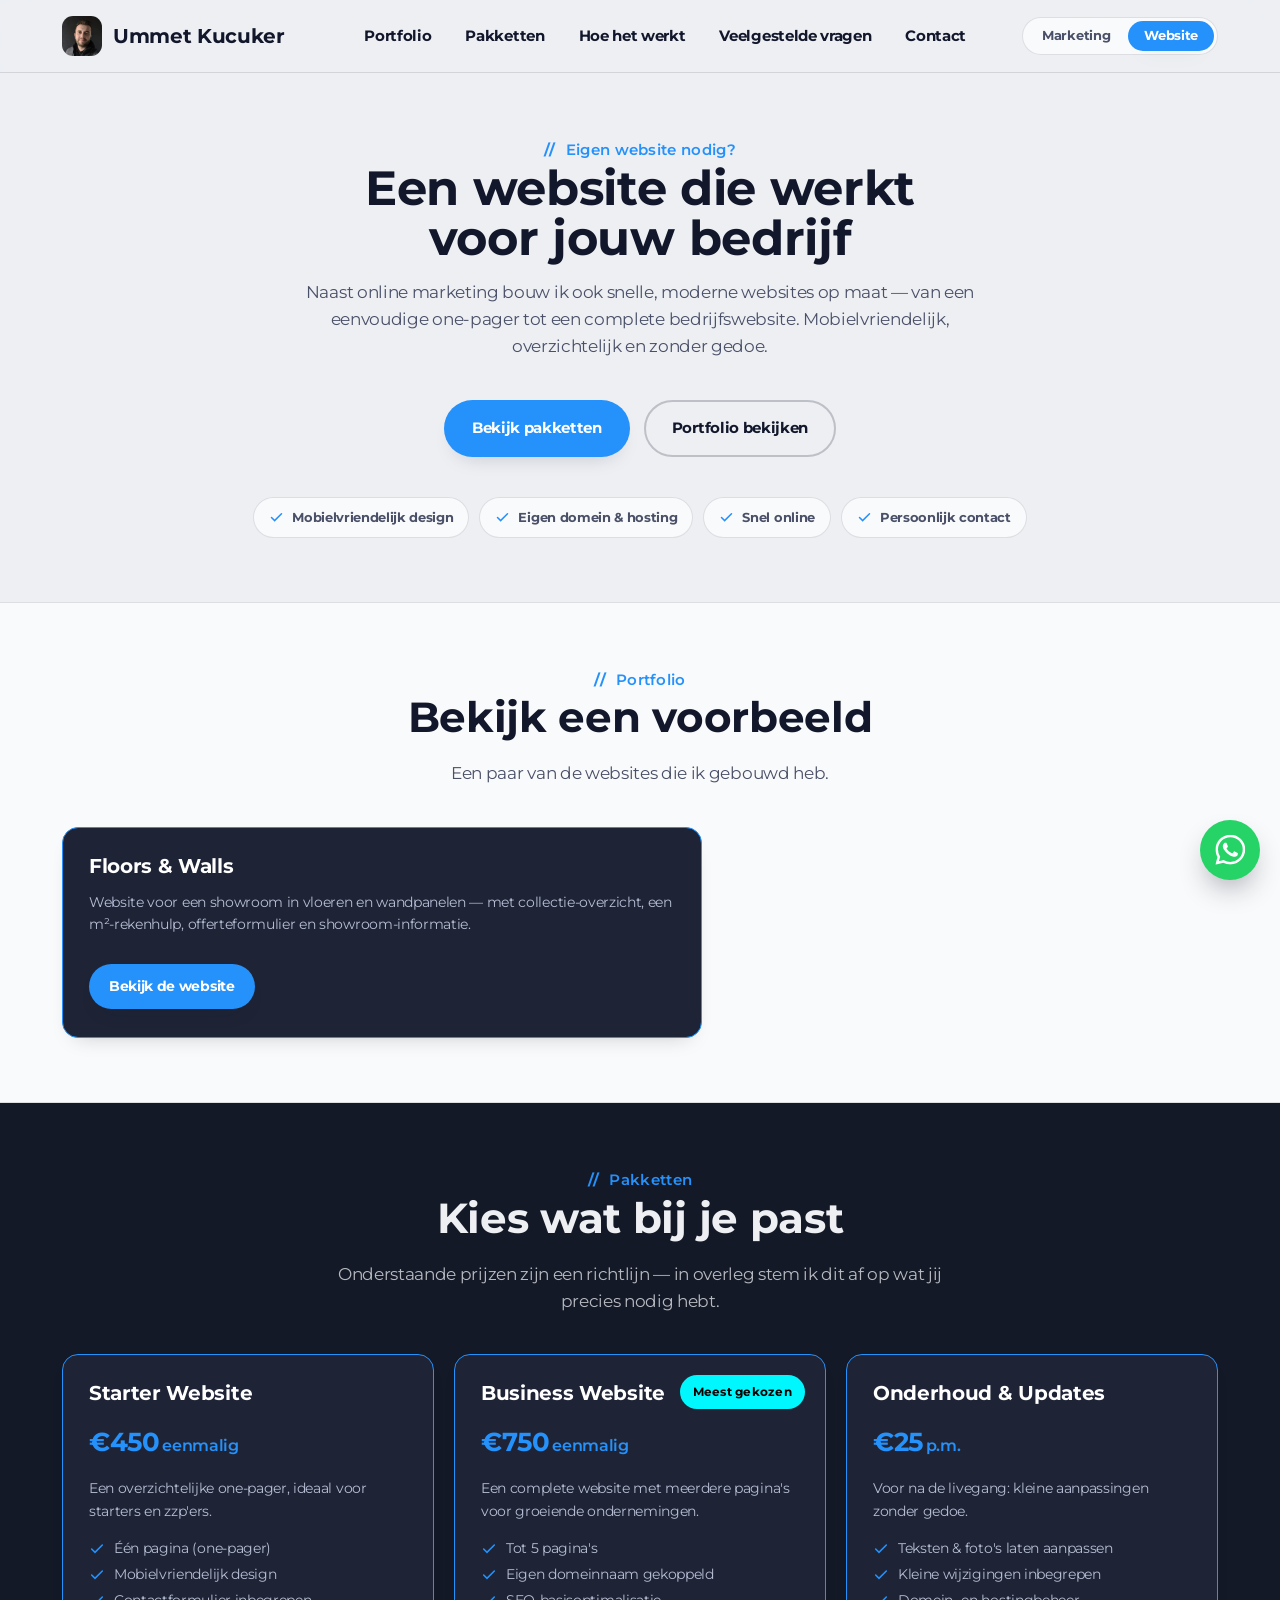
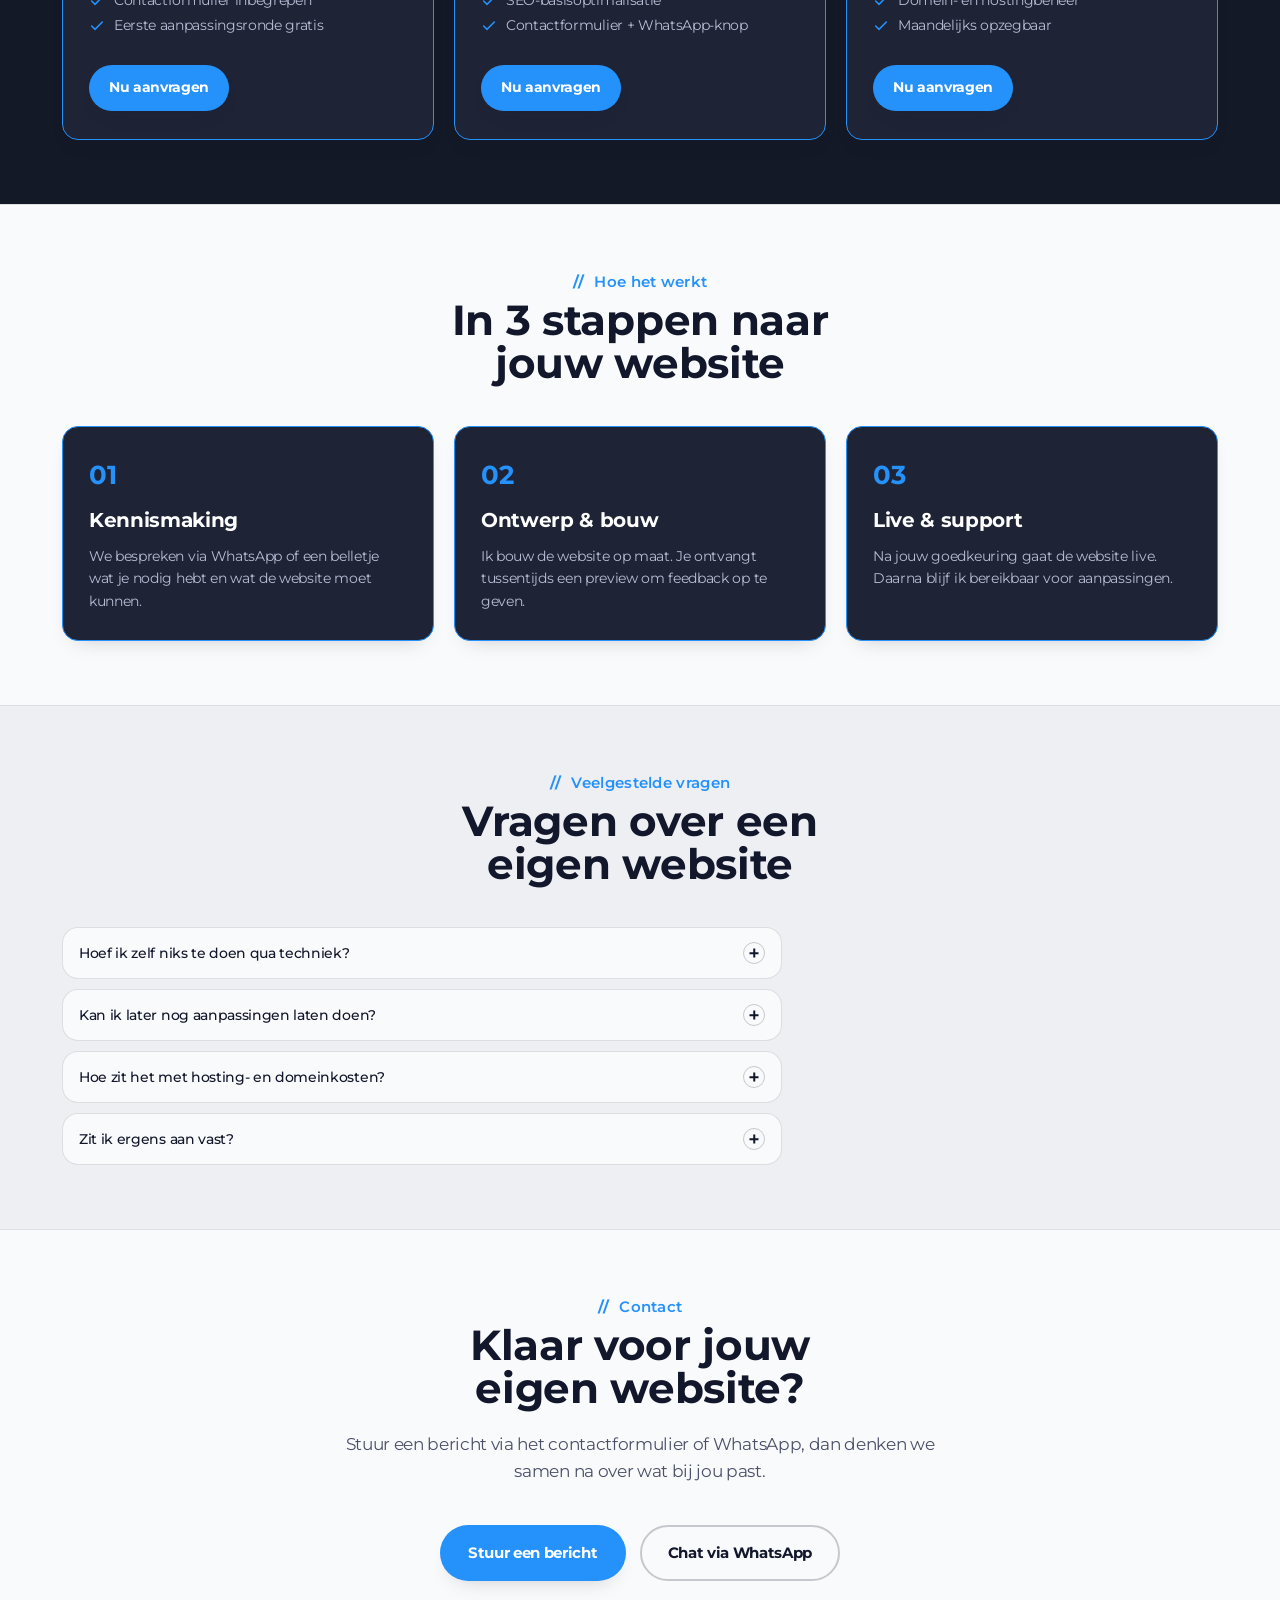
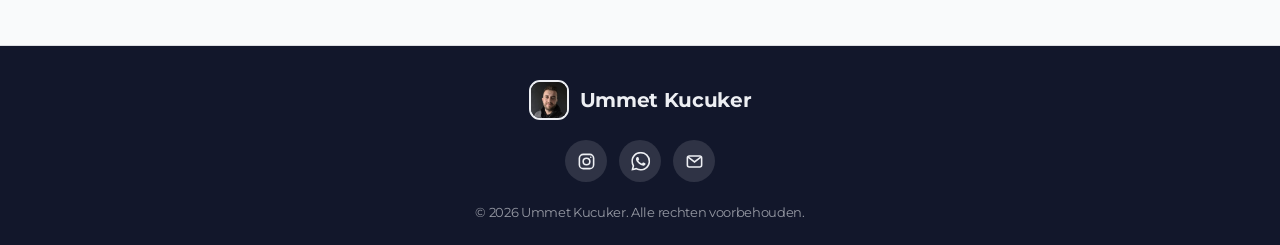
==== websites.html @ 6afb41cf "Add files via upload" ====
<!doctype html>
<html lang="nl">
<head>
<!-- Google Tag Manager -->
<script>(function(w,d,s,l,i){w[l]=w[l]||[];w[l].push({'gtm.start':
new Date().getTime(),event:'gtm.js'});var f=d.getElementsByTagName(s)[0],
j=d.createElement(s),dl=l!='dataLayer'?'&l='+l:'';j.async=true;j.src=
'https://www.googletagmanager.com/gtm.js?id='+i+dl;f.parentNode.insertBefore(j,f);
})(window,document,'script','dataLayer','GTM-M3SC5B88');</script>
<!-- End Google Tag Manager -->
<meta charset="UTF-8">
<meta name="viewport" content="width=device-width, initial-scale=1.0">
<title>Websites | Ummet Kucuker</title>
<link rel="icon" type="image/png" href="favicon.png">
<link rel="preconnect" href="https://fonts.googleapis.com">
<link rel="preconnect" href="https://fonts.gstatic.com" crossorigin>
<link rel="stylesheet" href="https://fonts.googleapis.com/css2?family=Montserrat:wght@400;500;600;700;800;900&family=IBM+Plex+Mono:wght@500;600;700&display=swap">
<link rel="stylesheet" href="index.css?v=16">
</head>
<body>
<!-- Google Tag Manager (noscript) -->
<noscript><iframe src="https://www.googletagmanager.com/ns.html?id=GTM-M3SC5B88"
height="0" width="0" style="display:none;visibility:hidden"></iframe></noscript>
<!-- End Google Tag Manager (noscript) -->

<!-- Header: logo + navigatie (desktop-nav + mobiel uitklapmenu) -->
<header class="site-header">
  <div class="wrap header-row">
    <a href="#top" class="logo" aria-label="Ummet Kucuker home">
      <img class="logo-mark" src="[data-uri]" alt="Ummet Kucuker logo">
      <span class="logo-text">Ummet Kucuker</span>
    </a>

    <nav class="nav" aria-label="Primair">
      <a href="#portfolio" class="nav-link">Portfolio</a>
      <a href="#pakketten" class="nav-link">Pakketten</a>
      <a href="#hoe-het-werkt" class="nav-link">Hoe het werkt</a>
      <a href="#faq" class="nav-link">Veelgestelde vragen</a>
      <a href="#contact" class="nav-link">Contact</a>
    </nav>

    <div class="header-actions">
      <div class="mode-switch" role="tablist" aria-label="Kies type">
        <a href="index.html" class="mode-switch-option" role="tab" aria-selected="false">Marketing</a>
        <a href="#top" class="mode-switch-option is-active" role="tab" aria-selected="true">Website</a>
      </div>
      <button class="menu-toggle" id="menuToggle" aria-expanded="false" aria-controls="mobilePanel" aria-label="Open menu">
        <svg id="iconMenu" width="20" height="20" viewBox="0 0 24 24" fill="none" stroke="currentColor" stroke-width="2.4" stroke-linecap="round"><path d="M3 6h18M3 12h18M3 18h18"/></svg>
        <svg id="iconClose" width="20" height="20" viewBox="0 0 24 24" fill="none" stroke="currentColor" stroke-width="2.4" stroke-linecap="round" hidden><path d="M6 6l12 12M18 6L6 18"/></svg>
      </button>
    </div>
  </div>

</header>

  <nav class="mobile-panel" id="mobilePanel" aria-label="Mobiel">
    <div class="mobile-panel-head">
      <a href="#top" class="logo" aria-label="Ummet Kucuker home">
      <img class="logo-mark" src="[data-uri]" alt="Ummet Kucuker logo">
      <span class="logo-text">Ummet Kucuker</span>
    </a>
      <button class="mobile-panel-close" id="mobilePanelClose" aria-label="Sluit menu">
        <svg width="20" height="20" viewBox="0 0 24 24" fill="none" stroke="currentColor" stroke-width="2.4" stroke-linecap="round"><path d="M6 6l12 12M18 6L6 18"/></svg>
      </button>
    </div>
    <div class="mobile-panel-links">
      <a href="#top" class="nav-link">Home</a>
      <a href="#portfolio" class="nav-link">Portfolio</a>
      <a href="#pakketten" class="nav-link">Pakketten</a>
      <a href="#hoe-het-werkt" class="nav-link">Hoe het werkt</a>
      <a href="#faq" class="nav-link">Veelgestelde vragen</a>
      <a href="#contact" class="nav-link">Contact</a>
      <a href="index.html" class="nav-link">&larr; Terug naar Marketing</a>
    </div>
  </nav>

<!-- Hoofdinhoud van de websites-pagina -->
<main>

<!-- Hero -->
<section class="section" id="top" style="padding-top:64px;">
  <div class="wrap">
    <div class="section-head" style="max-width:720px;margin-inline:auto;text-align:center;">
      <p class="eyebrow">Eigen website nodig?</p>
      <h1 style="font-size:clamp(2rem,5vw,3rem);">Een website die werkt voor jouw bedrijf</h1>
      <p style="font-size:1.05rem;margin-top:16px;">Naast online marketing bouw ik ook snelle, moderne websites op maat &mdash; van een eenvoudige one-pager tot een complete bedrijfswebsite. Mobielvriendelijk, overzichtelijk en zonder gedoe.</p>
    </div>
    <div style="display:flex;gap:14px;justify-content:center;flex-wrap:wrap;margin-top:28px;">
      <a href="#pakketten" class="btn btn-primary">Bekijk pakketten</a>
      <a href="#portfolio" class="btn btn-outline">Portfolio bekijken</a>
    </div>
    <div class="tag-strip" style="justify-content:center;border-top:none;padding-top:0;margin-top:40px;">
      <span class="tag-chip"><svg viewBox="0 0 24 24" fill="none" stroke="currentColor" stroke-width="2.4" stroke-linecap="round"><path d="M20 6L9 17l-5-5"/></svg>Mobielvriendelijk design</span>
      <span class="tag-chip"><svg viewBox="0 0 24 24" fill="none" stroke="currentColor" stroke-width="2.4" stroke-linecap="round"><path d="M20 6L9 17l-5-5"/></svg>Eigen domein &amp; hosting</span>
      <span class="tag-chip"><svg viewBox="0 0 24 24" fill="none" stroke="currentColor" stroke-width="2.4" stroke-linecap="round"><path d="M20 6L9 17l-5-5"/></svg>Snel online</span>
      <span class="tag-chip"><svg viewBox="0 0 24 24" fill="none" stroke="currentColor" stroke-width="2.4" stroke-linecap="round"><path d="M20 6L9 17l-5-5"/></svg>Persoonlijk contact</span>
    </div>
  </div>
</section>

<!-- Portfolio -->
<section class="section section-alt" id="portfolio">
  <div class="wrap">
    <div class="section-head" style="max-width:640px;">
      <p class="eyebrow">Portfolio</p>
      <h2>Bekijk een voorbeeld</h2>
      <p>Een paar van de websites die ik gebouwd heb.</p>
    </div>
    <div class="services-grid" style="grid-template-columns:1fr;max-width:640px;">
      <div class="service-card" style="--svc-card-bg:#1E2436;">
        <h3>Floors &amp; Walls</h3>
        <p>Website voor een showroom in vloeren en wandpanelen &mdash; met collectie-overzicht, een m&sup2;-rekenhulp, offerteformulier en showroom-informatie.</p>
        <a href="https://talha190742.github.io/floorsandwalls/" target="_blank" rel="noopener" class="btn btn-primary">Bekijk de website</a>
      </div>
    </div>
  </div>
</section>

<!-- Pakketten -->
<section class="section" id="pakketten" style="background:#141927;--svc-card-bg:#1E2436;border-block:none;">
  <div class="wrap">
    <div class="section-head" style="color:var(--bg);">
      <p class="eyebrow">Pakketten</p>
      <h2 style="color:var(--bg);">Kies wat bij je past</h2>
      <p style="color:var(--bg);opacity:0.75;">Onderstaande prijzen zijn een richtlijn &mdash; in overleg stem ik dit af op wat jij precies nodig hebt.</p>
    </div>
    <div class="services-grid">
      <div class="service-card">
        <h3>Starter Website</h3>
        <div class="price-line"><span class="now">&euro;450 <span class="pm">eenmalig</span></span></div>
        <p>Een overzichtelijke one-pager, ideaal voor starters en zzp'ers.</p>
        <ul class="service-list">
          <li><svg viewBox="0 0 24 24" fill="none" stroke="currentColor" stroke-width="2.4" stroke-linecap="round"><path d="M20 6L9 17l-5-5"/></svg>&Eacute;&eacute;n pagina (one-pager)</li>
          <li><svg viewBox="0 0 24 24" fill="none" stroke="currentColor" stroke-width="2.4" stroke-linecap="round"><path d="M20 6L9 17l-5-5"/></svg>Mobielvriendelijk design</li>
          <li><svg viewBox="0 0 24 24" fill="none" stroke="currentColor" stroke-width="2.4" stroke-linecap="round"><path d="M20 6L9 17l-5-5"/></svg>Contactformulier inbegrepen</li>
          <li><svg viewBox="0 0 24 24" fill="none" stroke="currentColor" stroke-width="2.4" stroke-linecap="round"><path d="M20 6L9 17l-5-5"/></svg>Eerste aanpassingsronde gratis</li>
        </ul>
        <a href="index.html#contact" class="btn btn-primary">Nu aanvragen</a>
      </div>
      <div class="service-card">
        <span class="save-badge">Meest gekozen</span>
        <h3>Business Website</h3>
        <div class="price-line"><span class="now">&euro;750 <span class="pm">eenmalig</span></span></div>
        <p>Een complete website met meerdere pagina's voor groeiende ondernemingen.</p>
        <ul class="service-list">
          <li><svg viewBox="0 0 24 24" fill="none" stroke="currentColor" stroke-width="2.4" stroke-linecap="round"><path d="M20 6L9 17l-5-5"/></svg>Tot 5 pagina's</li>
          <li><svg viewBox="0 0 24 24" fill="none" stroke="currentColor" stroke-width="2.4" stroke-linecap="round"><path d="M20 6L9 17l-5-5"/></svg>Eigen domeinnaam gekoppeld</li>
          <li><svg viewBox="0 0 24 24" fill="none" stroke="currentColor" stroke-width="2.4" stroke-linecap="round"><path d="M20 6L9 17l-5-5"/></svg>SEO-basisoptimalisatie</li>
          <li><svg viewBox="0 0 24 24" fill="none" stroke="currentColor" stroke-width="2.4" stroke-linecap="round"><path d="M20 6L9 17l-5-5"/></svg>Contactformulier + WhatsApp-knop</li>
        </ul>
        <a href="index.html#contact" class="btn btn-primary">Nu aanvragen</a>
      </div>
      <div class="service-card">
        <h3>Onderhoud &amp; Updates</h3>
        <div class="price-line"><span class="now">&euro;25 <span class="pm">p.m.</span></span></div>
        <p>Voor na de livegang: kleine aanpassingen zonder gedoe.</p>
        <ul class="service-list">
          <li><svg viewBox="0 0 24 24" fill="none" stroke="currentColor" stroke-width="2.4" stroke-linecap="round"><path d="M20 6L9 17l-5-5"/></svg>Teksten &amp; foto's laten aanpassen</li>
          <li><svg viewBox="0 0 24 24" fill="none" stroke="currentColor" stroke-width="2.4" stroke-linecap="round"><path d="M20 6L9 17l-5-5"/></svg>Kleine wijzigingen inbegrepen</li>
          <li><svg viewBox="0 0 24 24" fill="none" stroke="currentColor" stroke-width="2.4" stroke-linecap="round"><path d="M20 6L9 17l-5-5"/></svg>Domein- en hostingbeheer</li>
          <li><svg viewBox="0 0 24 24" fill="none" stroke="currentColor" stroke-width="2.4" stroke-linecap="round"><path d="M20 6L9 17l-5-5"/></svg>Maandelijks opzegbaar</li>
        </ul>
        <a href="index.html#contact" class="btn btn-primary">Nu aanvragen</a>
      </div>
    </div>
  </div>
</section>

<!-- Hoe het werkt -->
<section class="section section-alt" id="hoe-het-werkt">
  <div class="wrap">
    <div class="section-head">
      <p class="eyebrow">Hoe het werkt</p>
      <h2>In 3 stappen naar jouw website</h2>
    </div>
    <div class="services-grid">
      <div class="service-card" style="--svc-card-bg:#1E2436;">
        <p style="font-family:var(--font-mono);font-size:1.6rem;font-weight:700;color:var(--accent);margin:0;">01</p>
        <h3>Kennismaking</h3>
        <p>We bespreken via WhatsApp of een belletje wat je nodig hebt en wat de website moet kunnen.</p>
      </div>
      <div class="service-card" style="--svc-card-bg:#1E2436;">
        <p style="font-family:var(--font-mono);font-size:1.6rem;font-weight:700;color:var(--accent);margin:0;">02</p>
        <h3>Ontwerp &amp; bouw</h3>
        <p>Ik bouw de website op maat. Je ontvangt tussentijds een preview om feedback op te geven.</p>
      </div>
      <div class="service-card" style="--svc-card-bg:#1E2436;">
        <p style="font-family:var(--font-mono);font-size:1.6rem;font-weight:700;color:var(--accent);margin:0;">03</p>
        <h3>Live &amp; support</h3>
        <p>Na jouw goedkeuring gaat de website live. Daarna blijf ik bereikbaar voor aanpassingen.</p>
      </div>
    </div>
  </div>
</section>

<!-- FAQ -->
<section class="section" id="faq">
  <div class="wrap">
    <div class="section-head" style="max-width:640px;">
      <p class="eyebrow">Veelgestelde vragen</p>
      <h2>Vragen over een eigen website</h2>
    </div>
    <div class="faq-list" style="max-width:720px;">
      <details class="faq-item">
        <summary>Hoef ik zelf niks te doen qua techniek?<span class="plus"></span></summary>
        <div class="faq-body">Nee, ik regel het domein, de hosting en de techniek. Jij hoeft alleen teksten en foto's aan te leveren (of ik help hierbij).</div>
      </details>
      <details class="faq-item">
        <summary>Kan ik later nog aanpassingen laten doen?<span class="plus"></span></summary>
        <div class="faq-body">Zeker. Kleine aanpassingen zijn vaak gratis of voor een klein bedrag, voor grotere wijzigingen maken we losse afspraken.</div>
      </details>
      <details class="faq-item">
        <summary>Hoe zit het met hosting- en domeinkosten?<span class="plus"></span></summary>
        <div class="faq-body">Die kosten zijn apart (meestal enkele tientjes per jaar). Ik help je graag bij het regelen hiervan.</div>
      </details>
      <details class="faq-item">
        <summary>Zit ik ergens aan vast?<span class="plus"></span></summary>
        <div class="faq-body">Nee. Het eenmalige bouwpakket is eenmalig, en onderhoud is maandelijks opzegbaar &mdash; net als mijn marketingdiensten.</div>
      </details>
    </div>
  </div>
</section>

<!-- Contact CTA -->
<section class="section section-alt" id="contact">
  <div class="wrap">
    <div class="section-head" style="text-align:center;margin-inline:auto;">
      <p class="eyebrow">Contact</p>
      <h2>Klaar voor jouw eigen website?</h2>
      <p>Stuur een bericht via het contactformulier of WhatsApp, dan denken we samen na over wat bij jou past.</p>
    </div>
    <div style="display:flex;gap:14px;justify-content:center;flex-wrap:wrap;margin-top:24px;">
      <a href="index.html#contact" class="btn btn-primary">Stuur een bericht</a>
      <a href="https://wa.me/31685795128" class="btn btn-outline" target="_blank" rel="noopener">Chat via WhatsApp</a>
    </div>
  </div>
</section>

</main>

<!-- Footer: logo, social links en copyright -->
<footer class="site-footer">
  <div class="wrap footer-inner">
    <div class="footer-logo">
      <img class="logo-mark" src="[data-uri]" alt="Ummet Kucuker logo">
      <span class="logo-text">Ummet Kucuker</span>
    </div>

    <div class="footer-social">
      <a class="footer-icon" href="https://instagram.com/u.kucuker" target="_blank" rel="noopener" aria-label="Instagram van Ummet Kucuker">
        <svg viewBox="0 0 24 24" fill="none" stroke="currentColor" stroke-width="2"><rect x="3" y="3" width="18" height="18" rx="5"/><circle cx="12" cy="12" r="4.2"/><circle cx="17.4" cy="6.6" r="1" fill="currentColor" stroke="none"/></svg>
      </a>
      <a class="footer-icon" href="https://wa.me/31685795128" aria-label="WhatsApp Ummet Kucuker">
        <svg class="wa-icon" viewBox="0 0 24 24" fill="currentColor"><path d="M17.472 14.382c-.297-.149-1.758-.867-2.03-.967-.273-.099-.471-.148-.67.15-.197.297-.767.966-.94 1.164-.173.199-.347.223-.644.075-.297-.15-1.255-.463-2.39-1.475-.883-.788-1.48-1.761-1.653-2.059-.173-.297-.018-.458.13-.606.134-.133.298-.347.446-.52.149-.174.198-.298.298-.497.099-.198.05-.371-.025-.52-.075-.149-.669-1.612-.916-2.207-.242-.579-.487-.5-.669-.51-.173-.008-.371-.01-.57-.01-.198 0-.52.074-.792.372-.272.297-1.04 1.016-1.04 2.479 0 1.462 1.065 2.875 1.213 3.074.149.198 2.096 3.2 5.077 4.487.709.306 1.262.489 1.694.625.712.227 1.36.195 1.871.118.571-.085 1.758-.719 2.006-1.413.248-.694.248-1.289.173-1.413-.074-.124-.272-.198-.57-.347zm-5.421 7.403h-.004a9.87 9.87 0 01-5.031-1.378l-.361-.214-3.741.982.998-3.648-.235-.374a9.86 9.86 0 01-1.51-5.26c.001-5.45 4.436-9.884 9.888-9.884 2.64 0 5.122 1.03 6.988 2.898a9.825 9.825 0 012.893 6.994c-.003 5.45-4.437 9.884-9.885 9.884zm8.413-18.297A11.815 11.815 0 0012.05 0C5.495 0 .16 5.335.157 11.892c0 2.096.547 4.142 1.588 5.945L.057 24l6.305-1.654a11.882 11.882 0 005.683 1.448h.005c6.554 0 11.89-5.335 11.893-11.893a11.821 11.821 0 00-3.48-8.413z"/></svg>
      </a>
      <a class="footer-icon" href="mailto:ummetkucuker@hotmail.com" aria-label="E-mail Ummet Kucuker">
        <svg viewBox="0 0 24 24" fill="none" stroke="currentColor" stroke-width="2"><rect x="3" y="5" width="18" height="14" rx="2.5"/><path d="M4 6.5l8 6 8-6"/></svg>
      </a>
    </div>

    <div class="footer-bottom">
      <span>&copy; 2026 Ummet Kucuker. Alle rechten voorbehouden.</span>
    </div>
  </div>
</footer>

<!-- Zwevende WhatsApp-knop (rechtsonder, altijd zichtbaar) -->
<a class="wa-float" href="https://wa.me/31685795128" aria-label="Chat via WhatsApp">
  <svg class="wa-icon" viewBox="0 0 24 24" fill="currentColor"><path d="M17.472 14.382c-.297-.149-1.758-.867-2.03-.967-.273-.099-.471-.148-.67.15-.197.297-.767.966-.94 1.164-.173.199-.347.223-.644.075-.297-.15-1.255-.463-2.39-1.475-.883-.788-1.48-1.761-1.653-2.059-.173-.297-.018-.458.13-.606.134-.133.298-.347.446-.52.149-.174.198-.298.298-.497.099-.198.05-.371-.025-.52-.075-.149-.669-1.612-.916-2.207-.242-.579-.487-.5-.669-.51-.173-.008-.371-.01-.57-.01-.198 0-.52.074-.792.372-.272.297-1.04 1.016-1.04 2.479 0 1.462 1.065 2.875 1.213 3.074.149.198 2.096 3.2 5.077 4.487.709.306 1.262.489 1.694.625.712.227 1.36.195 1.871.118.571-.085 1.758-.719 2.006-1.413.248-.694.248-1.289.173-1.413-.074-.124-.272-.198-.57-.347zm-5.421 7.403h-.004a9.87 9.87 0 01-5.031-1.378l-.361-.214-3.741.982.998-3.648-.235-.374a9.86 9.86 0 01-1.51-5.26c.001-5.45 4.436-9.884 9.888-9.884 2.64 0 5.122 1.03 6.988 2.898a9.825 9.825 0 012.893 6.994c-.003 5.45-4.437 9.884-9.885 9.884zm8.413-18.297A11.815 11.815 0 0012.05 0C5.495 0 .16 5.335.157 11.892c0 2.096.547 4.142 1.588 5.945L.057 24l6.305-1.654a11.882 11.882 0 005.683 1.448h.005c6.554 0 11.89-5.335 11.893-11.893a11.821 11.821 0 00-3.48-8.413z"/></svg>
</a>

<script src="index.js?v=9" defer></script>
</body>
</html>
---- index.css ----
:root{
    --bg:#EDEFF3;
    --surface:#F9FAFB;
    --surface-2:#E8EAEF;
    --surface-3:#CFD4DD;
    --ink:#12172B;
    --ink-soft:#4A5068;
    --ink-faint:#8A8FA3;
    --line:rgba(18,23,43,0.12);
    --line-strong:rgba(18,23,43,0.22);
    --accent:#2591fb;
    --accent-ink:#2591fb;
    --accent-soft:rgba(37,145,251,0.16);
    --amber:#FFB020;
    --amber-ink:#8A5A00;
    --amber-soft:#FFF3DC;
    --wa:#25D366;
    --wa-dark:#128C50;
    --header-bg:rgba(237,239,243,0.9);
    --banner-outline:rgba(255,255,255,0.3);
    --inverse-chip-bg:rgba(255,255,255,0.12);
    --inverse-accent:#FFB020;
    --radius-lg:22px;
    --radius:16px;
    --radius-sm:10px;
    --shadow:0 18px 40px -20px rgba(18,23,43,0.35);
    --shadow-sm:0 10px 22px -14px rgba(18,23,43,0.28);
    --font-display:'Montserrat','Segoe UI',system-ui,sans-serif;
    --font-body:'Montserrat','Segoe UI',system-ui,sans-serif;
    --font-mono:'Montserrat','Segoe UI',system-ui,sans-serif;
    --maxw:1220px;
    color-scheme:light;
  }
  *{box-sizing:border-box;}
  body{
    margin:0;background:var(--bg);color:var(--ink);font-family:var(--font-body);
    font-size:16px;line-height:1.6;-webkit-font-smoothing:antialiased;overflow-x:hidden;
    letter-spacing:-0.02em;
  }
  img,svg{max-width:100%;display:block;}
  a{color:inherit;}
  ul{margin:0;padding:0;list-style:none;}
  button{font-family:inherit;}
  h1,h2,h3,h4{font-family:var(--font-display);font-weight:700;line-height:1.05;text-wrap:balance;margin:0;color:var(--ink);}
  p{margin:0;}
  .wrap{max-width:var(--maxw);margin:0 auto;padding-inline:20px;}
  @media (min-width:640px){.wrap{padding-inline:32px;}}

  .eyebrow{
    display:inline-flex;align-items:center;gap:10px;font-family:var(--font-mono);font-weight:600;
    font-size:0.92rem;letter-spacing:0.02em;color:var(--accent-ink);
  }
  .eyebrow::before{content:"//";color:var(--accent);font-weight:700;}

  .btn{
    display:inline-flex;align-items:center;justify-content:center;gap:9px;font-family:var(--font-body);
    font-weight:700;font-size:0.96rem;padding:14px 26px;border-radius:999px;border:2px solid transparent;
    cursor:pointer;text-decoration:none;white-space:nowrap;
    transition:transform .15s ease, box-shadow .15s ease, background .15s ease, color .15s ease, border-color .15s ease;
  }
  .btn:active{transform:translateY(1px);}
  .btn-primary{background:var(--accent);color:#fff;box-shadow:var(--shadow-sm);}
  .btn-primary:hover{box-shadow:var(--shadow);transform:translateY(-2px);}
  .btn-dark{background:var(--ink);color:var(--bg);}
  .btn-dark:hover{transform:translateY(-2px);box-shadow:var(--shadow);}
  .btn-outline{background:transparent;border-color:var(--line-strong);color:var(--ink);}
  .btn-outline:hover{border-color:var(--ink);}
  .btn-wa{background:var(--wa);color:#fff;box-shadow:var(--shadow-sm);}
  .btn-wa:hover{background:var(--wa-dark);box-shadow:var(--shadow);transform:translateY(-2px);}
  .btn-sm{padding:10px 18px;font-size:0.85rem;}
  .btn-block{width:100%;}
  .btn:focus-visible, a:focus-visible, button:focus-visible, input:focus-visible, textarea:focus-visible, summary:focus-visible{
    outline:3px solid var(--accent);outline-offset:2px;
  }

  /* ---------- Topbalk met voordelen (swipebaar) ---------- */
  .announce-bar{background:#353c42;padding-block:7px;}
  .announce-track{
    display:flex;align-items:center;justify-content:flex-start;gap:12px;white-space:nowrap;
    overflow-x:auto;padding-inline:20px;scrollbar-width:none;-ms-overflow-style:none;
    -webkit-overflow-scrolling:touch;
  }
  .announce-track::-webkit-scrollbar{display:none;}
  @media (min-width:760px){
    .announce-track{justify-content:center;}
  }
  .announce-item{font-size:0.72rem;font-weight:400;color:#fff;}
  .announce-sep{opacity:0.5;font-size:0.72rem;color:#fff;}

  /* ---------- Header ---------- */
  .site-header{
    position:sticky;top:env(safe-area-inset-top,0px);z-index:100;
    background:var(--header-bg);backdrop-filter:blur(10px);-webkit-backdrop-filter:blur(10px);
    border-bottom:1px solid var(--line);
  }
  .header-row{display:grid;grid-template-columns:auto 1fr auto;align-items:center;gap:20px;padding-block:14px;}
  @media (max-width:759.98px){
    .header-row{padding-inline:12px;}
  }
  .logo{display:flex;align-items:center;gap:11px;text-decoration:none;flex:none;}
  .logo-mark{
    width:40px;height:40px;border-radius:11px;background:var(--ink);color:var(--bg);flex:none;
    display:flex;align-items:center;justify-content:center;font-family:var(--font-display);font-weight:800;font-size:1.15rem;
    object-fit:cover;
  }
  .logo-text{font-family:var(--font-display);font-weight:700;font-size:1.28rem;color:var(--ink);}
  .nav{display:none;align-items:center;gap:2px;justify-self:center;}
  .nav-link{
    padding:10px 16px;border-radius:999px;font-weight:700;font-size:0.94rem;
    text-decoration:none;color:var(--ink);transition:background-color 0.15s ease,color 0.15s ease;
  }
  .nav-link:hover{color:var(--ink);background:var(--surface-2);}
  .nav-link:active{color:#fff;background:var(--accent);}
  .nav-link[aria-current="page"]{color:#fff;background:var(--accent);}
  .header-actions{display:flex;align-items:center;gap:10px;justify-self:end;grid-column:3;}
  .mode-switch{
    display:inline-flex;align-items:center;gap:2px;flex:none;
    background:var(--surface);border:1px solid var(--line);border-radius:999px;padding:3px;
  }
  .mode-switch-option{
    padding:6px 12px;border-radius:999px;font-weight:700;font-size:0.76rem;
    text-decoration:none;color:var(--ink-soft);white-space:nowrap;line-height:1.2;
    transition:background 0.2s ease,color 0.2s ease;
  }
  .mode-switch-option.is-active{background:var(--accent);color:#fff;box-shadow:var(--shadow-sm);}
  .mode-switch-option:not(.is-active):hover{color:var(--ink);}
  @media (min-width:480px){
    .mode-switch-option{padding:7px 16px;font-size:0.82rem;}
  }
  .menu-toggle{
    display:inline-flex;align-items:center;justify-content:center;width:44px;height:44px;
    border:0;background:transparent;color:var(--ink);cursor:pointer;flex:none;
  }
  @media (min-width:760px){
    .nav{display:flex;justify-self:end;margin-right:20px;}
    .menu-toggle{display:none;}
  }

  /* ---------- Mobiel menu: full-screen slide-in paneel ---------- */
  html.menu-open{overflow:hidden;}
  .mobile-panel-backdrop{
    position:fixed;inset:0;background:rgba(15,23,42,0.5);z-index:190;
    opacity:0;pointer-events:none;transition:opacity 0.25s ease;
  }
  .mobile-panel-backdrop.open{opacity:1;pointer-events:auto;}
  .mobile-panel{
    position:fixed;top:0;right:0;height:100%;height:100dvh;width:min(86vw,360px);
    display:flex;flex-direction:column;background:var(--bg);border-left:1px solid var(--line);
    transform:translateX(100%);transition:transform 0.3s ease;z-index:200;
    pointer-events:none;overflow-y:auto;
  }
  .mobile-panel.open{transform:translateX(0);box-shadow:-16px 0 40px rgba(15,23,42,0.18);pointer-events:auto;}
  .mobile-panel-head{
    display:flex;align-items:center;justify-content:space-between;gap:12px;flex:none;
    padding:16px 16px 16px 20px;border-bottom:1px solid var(--line);
  }
  .mobile-panel-head .logo{flex:1 1 auto;min-width:0;}
  .mobile-panel-head .logo-text{display:none;}
  .mobile-panel-close{
    display:inline-flex;align-items:center;justify-content:center;width:40px;height:40px;border-radius:12px;
    border:1px solid var(--line-strong);background:var(--surface);color:var(--ink);cursor:pointer;flex:none;
  }
  .mobile-panel-links{display:flex;flex-direction:column;gap:4px;padding:14px;flex:1 0 auto;}
  .mobile-panel-links .nav-link{width:100%;text-align:left;padding:14px 16px;font-size:1.02rem;font-weight:400;}
  .mobile-panel-links .nav-link[aria-current="page"],
  .mobile-panel-links .nav-link:active{
    color:var(--accent);background:rgba(37,145,251,0.07);font-weight:700;
  }
  .menu-open .wa-float{display:none;}
  @media (min-width:760px){
    .mobile-panel, .mobile-panel-backdrop{display:none !important;}
  }

  /* ---------- Sections ---------- */
  main{display:block;}
  .section{padding-block:64px;}
  .section-head{max-width:640px;margin-bottom:40px;margin-inline:auto;text-align:center;}
  .section-head h2{font-size:clamp(1.9rem,4vw,2.6rem);margin-top:4px;}
  .section-head p{color:var(--ink-soft);margin-top:20px;font-size:1.05rem;}
  .section-head .eyebrow{color:var(--accent-ink);font-size:0.95rem;margin-top:0;}
  #diensten .section-head p{font-size:0.95rem;}
  #diensten{border-top:1px solid var(--line);}
  .split-text{text-align:center;}
  .section-alt{background:var(--surface);border-block:1px solid var(--line);}
  /* Het hele "diensten"-gebied (overzichtstegels + de 4 detailsecties) krijgt
     een vaste donkere achtergrond, exact zoals op de screenshots. Elke sectie
     wisselt tussen twee blauwtinten zodat je ziet dat het aparte secties zijn;
     de kaart erin is dan weer een stap lichter dan zijn eigen sectie. */
  #belang-online-marketing{background:var(--bg);}
  #belang-online-marketing .section-head p{margin-top:32px;}
  .belang-split{align-items:center;}
  .belang-copy.section-head{margin-bottom:0;}
  .belang-copy p:not(.eyebrow){color:var(--ink);}
  @media (min-width:900px){.belang-copy.section-head{text-align:left;max-width:none;margin-inline:0;}}
  .belang-media{display:flex;}
  .belang-media img{
    width:100%;max-height:440px;aspect-ratio:1086/1357;object-fit:cover;border-radius:var(--radius-lg);
    border:0.5px solid var(--accent);box-shadow:var(--shadow-sm);
  }
  #diensten{background:#0B0E1A;}
  #diensten .section-head h2{color:#fff;}
  #diensten .section-head .eyebrow{color:#2591fb;}
  #diensten .section-head p{color:#B6BDD4;}
  #diensten .mini-quote{background:#141927;border-color:rgba(242,244,250,0.3);color:#fff;}
  #socialmedia{background:#141927;border-block:none;--svc-card-bg:#1E2436;}
  #meta-ads{background:#0B0E1A;border-block:none;--svc-card-bg:#141927;}
  #google-ads{background:#141927;border-block:none;--svc-card-bg:#1E2436;}
  #seo-blogs{background:#0B0E1A;border-block:none;--svc-card-bg:#141927;}

  /* ---------- Hero ---------- */
  .hero{padding-block:56px 64px;position:relative;overflow:hidden;background:var(--surface);}
  .hero .wrap{display:grid;gap:44px;align-items:center;}
  @media (min-width:960px){.hero .wrap{grid-template-columns:1.05fr 0.95fr;gap:48px;}}
  .hero h1{font-size:clamp(2.5rem,6vw,3.9rem);}
  .hero-lede{margin-top:20px;font-size:1.02rem;color:var(--ink);max-width:48ch;}
  @media (max-width:759.98px){
    .hero-solo .hero-lede{font-size:0.92rem;}
  }
  .hero-actions{display:flex;flex-wrap:wrap;gap:14px;margin-top:30px;}
  .hero-solo .wrap{display:block;max-width:760px;margin-inline:auto;text-align:center;}
  .hero-solo .hero-actions{justify-content:center;}
  .hero-solo .tag-strip{justify-content:center;}
  .hero-solo .hero-lede{margin-inline:auto;}
  .hero-avatar{display:flex;justify-content:center;margin-top:46px;}
  .hero-avatar img{
    width:100%;max-height:440px;aspect-ratio:1033/1200;border-radius:var(--radius-lg);object-fit:cover;
    border:0.5px solid var(--accent);box-shadow:var(--shadow-sm);
  }
  @media (min-width:760px){
    .hero-solo .wrap{max-width:980px;}
    .hero-split{
      display:grid;grid-template-columns:1.05fr 0.95fr;column-gap:40px;align-items:center;text-align:left;
      grid-template-areas:
        "eyebrow avatar"
        "h1 avatar"
        "lede avatar"
        "actions avatar"
        "tagstrip avatar";
    }
    .hero-split .eyebrow{grid-area:eyebrow;}
    .hero-split h1{grid-area:h1;}
    .hero-split .hero-lede{grid-area:lede;margin-inline:0;}
    .hero-split .hero-actions{grid-area:actions;justify-content:flex-start;}
    .hero-split .hero-avatar{grid-area:avatar;margin-top:0;align-self:center;justify-self:center;}
    .hero-split .hero-avatar img{
      width:clamp(290px,40vw,400px);height:clamp(290px,40vw,400px);object-fit:cover;
      border-radius:36px;
    }
    .hero-split .tag-strip{grid-area:tagstrip;display:grid;grid-template-columns:repeat(2,max-content);justify-content:start;gap:10px 14px;}
  }
  @media (max-width:759.98px){
    .section-head{text-align:left;margin-inline:0;}
    .hero-solo .wrap{text-align:left;margin-inline:0;}
    .hero-solo .hero-actions{justify-content:flex-start;}
    .hero-solo .tag-strip{justify-content:flex-start;}
    .hero-solo .hero-lede{margin-inline:0;}
    #waarom .section-head{text-align:center;margin-inline:auto;}
    #contact .section-head{text-align:center;margin-inline:auto;}
    #contact .section-head p:not(.eyebrow){text-align:left;}
  }
  .tag-strip{display:flex;flex-wrap:wrap;gap:10px;margin-top:38px;padding-top:30px;border-top:1px dashed var(--line-strong);}
  .tag-chip{
    display:inline-flex;align-items:center;gap:8px;padding:9px 15px;border:1px solid var(--line);
    border-radius:999px;font-size:0.82rem;font-weight:700;color:var(--ink-soft);background:var(--surface);
  }
  .tag-chip svg{width:15px;height:15px;color:var(--accent);flex:none;}

  /* ---------- Benefits / services ---------- */
  .benefits-grid{display:grid;gap:20px;grid-template-columns:repeat(auto-fit,minmax(250px,1fr));}
  .benefit-card{background:var(--surface);border:0.5px solid var(--accent);border-radius:var(--radius);padding:28px 24px;box-shadow:var(--shadow-sm);transition:background-color 0.2s ease;}
  .benefit-card:hover,.benefit-card:focus-within{background:var(--surface-2);}
  .benefit-icon{
    width:50px;height:50px;border-radius:14px;background:#2591fb;color:#fff;
    display:flex;align-items:center;justify-content:center;margin-bottom:18px;
  }
  .benefit-icon svg{width:24px;height:24px;}
  /* De dienst-logo's (Instagram/Meta/Google/SEO) worden zwart gemaakt zodat
     ze goed zichtbaar zijn op het witte vlak, ongeacht de oorspronkelijke
     kleur van het plaatje. */
  .benefit-icon img{width:24px;height:24px;filter:brightness(0);}
  .benefit-card h3{font-size:1.18rem;margin-bottom:8px;}
  .benefit-card p{color:var(--ink-soft);font-size:0.97rem;}

  .services-grid{display:grid;gap:20px;grid-template-columns:repeat(auto-fit,minmax(260px,1fr));}
  /* De diensten-kaarten hebben altijd een vaste donkere, blauwige achtergrond
     (ongeacht licht/donker-thema elders op de site, dat is verwijderd). */
  .service-card{
    background:var(--svc-card-bg,#141927);border:0.5px solid var(--accent);border-radius:var(--radius);padding:28px 26px;
    box-shadow:var(--shadow-sm);display:flex;flex-direction:column;gap:14px;position:relative;transition:filter 0.2s ease;
    color:#fff;
  }
  .service-card:hover,.service-card:focus-within{filter:brightness(1.12);}
  .save-badge{
    position:absolute;top:20px;right:20px;
    background:#00f7fe;color:#000;font-family:var(--font-mono);font-weight:700;
    font-size:0.78rem;letter-spacing:0.02em;padding:7px 13px;border-radius:999px;white-space:nowrap;
  }
  .price-line .pm{font-size:0.62em;font-weight:600;margin-left:-4px;}
  .promo-note{font-size:0.62rem;color:var(--ink-faint);margin-top:6px;margin-bottom:-24px;font-style:italic;}
  .service-card .benefit-icon{background:var(--accent);color:#000;}
  .service-card h3{font-size:1.24rem;color:#fff;}
  .service-card p{color:#B6BDD4;font-size:0.88rem;}
  .service-card .service-sublabel{color:#fff;}
  .service-card .promo-note{color:#B6BDD4;font-size:0.72rem;}
  .service-list{display:flex;flex-direction:column;gap:4px;margin-top:2px;}
  .service-list li{display:flex;gap:9px;font-size:0.85rem;color:var(--ink-soft);align-items:flex-start;}
  .service-card .service-list li{color:#B6BDD4;}
  .service-list svg{width:16px;height:16px;color:var(--accent);flex:none;margin-top:3px;}
  .service-card .btn{margin-top:14px;align-self:flex-start;padding:10px 18px;font-size:0.85rem;}
  .service-card .price-line .was{color:#B6BDD4;}
  .service-card .price-line .was::after{background:#B6BDD4;}
  .service-card .faq-item{background:#161B28;border-color:rgba(242,244,250,0.14);border-width:0.5px;}
  .service-card .faq-item summary{color:#fff;}
  .service-card .faq-item summary .plus{border-color:rgba(242,244,250,0.3);}
  .service-card .faq-item summary .plus::before,.service-card .faq-item summary .plus::after{background:#fff;}
  .service-card .faq-body{color:#B6BDD4;}

  .mini-quote-row{display:flex;margin-bottom:30px;}
  .mini-quote-row.is-left{justify-content:flex-start;}
  .mini-quote-row.is-right{justify-content:flex-end;}
  .mini-quote{
    display:inline-flex;align-items:center;gap:8px;max-width:280px;
    font-family:var(--font-mono);font-size:0.76rem;font-style:italic;font-weight:500;line-height:1.3;
    color:var(--ink-soft);background:var(--surface);border:1px dashed var(--line-strong);
    padding:9px 16px;border-radius:999px;box-shadow:var(--shadow-sm);
  }
  .mini-quote-row.is-left .mini-quote{transform:rotate(-1.5deg);}
  .mini-quote-row.is-right .mini-quote{transform:rotate(1.5deg);}
  .mini-quote::before{content:"“";flex:none;color:var(--accent);font-family:var(--font-display);font-size:1.3em;font-style:normal;font-weight:800;line-height:0.6;}
  .mini-quote strong{color:inherit;font-weight:700;font-style:normal;}

  .tiles-grid{display:grid;gap:18px;grid-template-columns:repeat(auto-fit,minmax(230px,1fr));}
  .tile{
    position:relative;display:flex;flex-direction:column;gap:16px;padding:26px 22px;border-radius:var(--radius-lg);
    text-decoration:none;background:#141927;border:0.5px solid var(--accent);color:#fff;box-shadow:var(--shadow-sm);min-height:190px;
    transition:transform .18s ease, box-shadow .18s ease;
  }
  .tile:hover{transform:translateY(-4px);box-shadow:var(--shadow);}
  .tile-icon{
    width:44px;height:44px;border-radius:12px;background:var(--accent);display:flex;align-items:center;
    justify-content:center;color:#000;
  }
  .tile-icon svg{width:22px;height:22px;}
  .tile-icon img{width:22px;height:22px;}
  .tile h3{color:#fff;font-size:1.2rem;margin-top:auto;}
  .tile span{
    color:#B6BDD4;opacity:1;font-size:0.85rem;font-weight:600;display:inline-flex;align-items:center;gap:6px;
  }
  .tile span svg{width:15px;height:15px;transition:transform .2s ease;}
  .tile:hover span svg{transform:translateX(4px);}

  /* ---------- About / split ---------- */
  .split{display:grid;gap:40px;align-items:center;}
  @media (min-width:900px){.split{grid-template-columns:1fr 1fr;gap:56px;}}
  .split-title{font-size:clamp(1.9rem,4vw,2.6rem);margin-top:10px;}
  .split-copy{margin-top:16px;color:var(--ink-soft);font-size:1.05rem;}
  .split-copy + .split-copy{margin-top:14px;}
  .split-btn{margin-top:24px;}
  .avatar-card{
    background:var(--surface);border:0.5px solid var(--accent);border-radius:var(--radius-lg);box-shadow:var(--shadow-sm);
    padding:40px 30px;display:flex;flex-direction:column;align-items:center;text-align:center;gap:16px;
  }
  .avatar-photo{
    width:130px;height:130px;border-radius:50%;object-fit:cover;flex:none;box-shadow:var(--shadow-sm);
  }
  .avatar-card h3{font-size:1.3rem;}
  .avatar-card p{color:var(--ink-soft);font-size:0.95rem;}
  .avatar-quote{
    font-family:var(--font-display);font-style:italic;color:var(--ink);font-size:1.05rem;line-height:1.4;
    max-width:32ch;
  }
  .avatar-tags{display:flex;flex-wrap:wrap;gap:8px;justify-content:center;margin-top:4px;}
  .avatar-tags span{
    font-family:var(--font-mono);font-size:0.72rem;text-transform:uppercase;letter-spacing:0.05em;
    background:var(--surface-2);color:var(--ink-soft);padding:6px 11px;border-radius:999px;
  }

  .diff-grid{display:grid;gap:18px;grid-template-columns:repeat(auto-fit,minmax(230px,1fr));}
  .diff-card{border:0.5px solid var(--accent);border-radius:var(--radius);padding:22px;background:var(--surface);}
  .diff-num{font-family:var(--font-mono);font-size:1.4rem;color:var(--accent);margin-bottom:8px;font-weight:700;}
  .diff-card h3{font-size:1.05rem;margin-bottom:6px;font-family:var(--font-body);font-weight:800;}
  .diff-card p{color:var(--ink-soft);font-size:0.94rem;}

  /* ---------- CTA banner ---------- */
  .cta-banner{background:var(--ink);color:var(--bg);border-radius:var(--radius-lg);padding:52px 32px;text-align:center;position:relative;overflow:hidden;}
  .cta-banner::before{
    content:"";position:absolute;inset:0;
    background:radial-gradient(circle at 12% 15%, rgba(37,145,251,0.35), transparent 55%),
               radial-gradient(circle at 88% 85%, rgba(255,198,97,0.3), transparent 55%);
  }
  .cta-banner > *{position:relative;z-index:1;}
  .cta-banner .eyebrow{color:var(--inverse-accent);}
  .cta-banner .eyebrow::before{color:var(--inverse-accent);}
  .cta-banner h2{color:var(--bg);font-size:clamp(1.9rem,5vw,2.9rem);}
  .cta-banner p{color:var(--bg);opacity:0.78;margin-top:20px;font-size:1.05rem;max-width:50ch;margin-inline:auto;}
  .cta-banner .hero-actions{justify-content:center;margin-top:28px;}
  .cta-banner .btn-outline{border-color:var(--banner-outline);color:var(--bg);}
  .cta-banner .btn-outline:hover{border-color:var(--bg);}
  .cta-banner .btn-invert{background:var(--bg);color:var(--ink);}
  .cta-banner .btn-invert:hover{transform:translateY(-2px);}

  /* ---------- FAQ ---------- */
  .faq-list{display:flex;flex-direction:column;gap:10px;max-width:760px;}
  .faq-item{border:1px solid var(--line);border-radius:var(--radius);background:var(--surface);overflow:hidden;}
  .faq-item summary{
    cursor:pointer;list-style:none;padding:14px 16px;display:flex;align-items:center;justify-content:space-between;
    font-weight:500;font-size:0.86rem;gap:10px;
  }
  .faq-item summary::-webkit-details-marker{display:none;}
  .faq-item summary .plus{width:22px;height:22px;border-radius:50%;border:1.5px solid var(--line-strong);flex:none;position:relative;}
  .faq-item summary .plus::before,.faq-item summary .plus::after{content:"";position:absolute;background:var(--ink);top:50%;left:50%;transform:translate(-50%,-50%);}
  .faq-item summary .plus::before{width:9px;height:1.5px;}
  .faq-item summary .plus::after{width:1.5px;height:9px;transition:opacity .2s ease;}
  .faq-item[open] summary .plus::after{opacity:0;}
  .faq-body{padding:0 16px 16px;color:var(--ink-soft);font-size:0.82rem;font-weight:400;}

  /* ---------- Contact ---------- */
  .contact-grid{display:grid;gap:24px;max-width:960px;margin-inline:auto;}
  @media (min-width:800px){.contact-grid{grid-template-columns:1.2fr 1fr;align-items:start;}}
  .form-card{background:var(--surface);border:0.5px solid var(--accent);border-radius:var(--radius-lg);padding:32px;box-shadow:var(--shadow-sm);text-align:left;transition:background-color 0.2s ease;}
  .form-card:hover,.form-card:focus-within{background:var(--surface-2);}
  .form-title{font-size:1.3rem;margin-bottom:18px;}
  .field{margin-bottom:16px;display:flex;flex-direction:column;gap:7px;}
  .field label{font-weight:700;font-size:0.86rem;}
  .field input:not([type="checkbox"]),.field textarea,.field select{
    font-family:var(--font-body);font-size:1rem;padding:12px 14px;border-radius:var(--radius-sm);
    border:1.5px solid var(--line-strong);background:var(--bg);color:var(--ink);
  }
  .field input:focus,.field textarea:focus,.field select:focus{outline:none;border-color:var(--accent);}
  .field textarea{resize:vertical;min-height:110px;}
  .field select{appearance:none;background-image:url("data:image/svg+xml;utf8,<svg xmlns='http://www.w3.org/2000/svg' width='14' height='9' viewBox='0 0 14 9'><path d='M1 1l6 6 6-6' stroke='%232591fb' stroke-width='2' fill='none' stroke-linecap='round' stroke-linejoin='round'/></svg>");background-repeat:no-repeat;background-position:right 14px center;padding-right:38px;cursor:pointer;}
  .service-checks{display:flex;flex-direction:column;gap:2px;}
  .service-check{
    display:flex;align-items:center;gap:11px;padding:12px 14px;border-radius:var(--radius-sm);
    border:1.5px solid var(--line-strong);background:var(--bg);cursor:pointer;font-weight:400;
    transition:border-color .15s ease, background .15s ease;
  }
  .service-check:has(input:checked){border-color:var(--accent);background:var(--accent-soft);}
  .service-check input[type="checkbox"]{
    width:18px;height:18px;flex:none;accent-color:var(--accent);cursor:pointer;margin:0;
  }
  .service-check span{font-size:0.95rem;color:var(--ink);}
  .form-note{font-size:0.82rem;color:var(--ink-faint);margin-top:12px;text-align:center;}
  #submitBtn{margin-top:10px;}
  .form-note a{color:var(--accent-ink);text-decoration:underline;}
  .success-box{display:none;text-align:center;padding:30px 16px;border:0.5px dashed var(--accent);border-radius:var(--radius);background:var(--accent-soft);}
  .success-box.show{display:block;}
  .success-box svg{width:36px;height:36px;color:var(--accent-ink);margin-bottom:10px;}
  .success-box h3{font-size:1.1rem;margin-bottom:6px;font-family:var(--font-body);font-weight:800;}
  .success-box p{color:var(--ink-soft);font-size:0.94rem;}
  .success-box .btn{margin-top:14px;}
  .contact-card{background:var(--surface);border:0.5px solid var(--accent);border-radius:var(--radius-lg);padding:10px 24px;box-shadow:var(--shadow-sm);transition:background-color 0.2s ease;}
  .contact-card:hover,.contact-card:focus-within{background:var(--surface-2);}
  .contact-row{display:flex;gap:14px;padding-block:16px;border-bottom:1px solid var(--line);align-items:flex-start;text-align:left;}
  .contact-row:last-child{border-bottom:none;}
  .contact-row .icon-wrap{
    width:40px;height:40px;border-radius:11px;background:var(--surface-2);display:flex;align-items:center;
    justify-content:center;flex:none;color:var(--accent-ink);
  }
  .contact-row .icon-wrap svg{width:19px;height:19px;}
  .contact-row h4{font-size:0.95rem;margin-bottom:3px;font-family:var(--font-body);font-weight:800;}
  .contact-row p{color:var(--ink-soft);font-size:0.92rem;}
  .contact-row a{color:inherit;text-decoration:none;}
  .contact-row a:hover{text-decoration:underline;}

  /* ---------- Footer ---------- */
  .site-footer{background:var(--ink);color:var(--bg);padding-block:34px 22px;}
  .footer-inner{display:flex;flex-direction:column;align-items:center;gap:20px;text-align:center;}
  .footer-logo{display:flex;align-items:center;gap:11px;}
  .footer-logo .logo-mark{background:var(--bg);color:var(--ink);border:2px solid var(--bg);}
  .footer-logo .logo-text{color:var(--bg);}
  .footer-social{display:flex;align-items:center;gap:12px;flex-wrap:wrap;justify-content:center;}
  .footer-icon{
    width:42px;height:42px;border-radius:50%;background:var(--inverse-chip-bg);color:var(--bg);
    display:flex;align-items:center;justify-content:center;text-decoration:none;flex:none;
    transition:background .15s ease, transform .15s ease;
  }
  .footer-icon svg{width:19px;height:19px;}
  .footer-icon:hover{background:rgba(255,255,255,0.22);transform:translateY(-2px);}
  .footer-bottom{color:var(--bg);opacity:0.6;font-size:0.82rem;}

  /* ---------- Floating WhatsApp button ---------- */
  .wa-float{
    position:fixed;right:20px;bottom:calc(20px + env(safe-area-inset-bottom,0px));z-index:200;
    width:60px;height:60px;border-radius:50%;background:var(--wa);color:#fff;display:flex;align-items:center;
    justify-content:center;box-shadow:0 14px 30px -10px rgba(18,23,43,0.45);text-decoration:none;
    animation:wa-pulse 2.6s ease-in-out infinite;
  }
  .wa-float svg{width:30px;height:30px;}
  .wa-float:hover{background:var(--wa-dark);}
  .wa-icon{transform:translate(1%,-1%);}
  @keyframes wa-pulse{
    0%,100%{box-shadow:0 14px 30px -10px rgba(18,23,43,0.45),0 0 0 0 rgba(37,211,102,0.5);}
    50%{box-shadow:0 14px 30px -10px rgba(18,23,43,0.45),0 0 0 10px rgba(37,211,102,0);}
  }

  [hidden]{display:none!important;}

  html{scroll-behavior:smooth;}
  section[id]{scroll-margin-top:84px;}

  .price-line{display:flex;align-items:baseline;gap:10px;margin-top:4px;flex-wrap:wrap;}
  .price-line .now{font-family:var(--font-mono);font-size:1.6rem;font-weight:700;color:var(--accent-ink);}
  .price-line .was{position:relative;display:inline-block;font-family:var(--font-mono);font-size:1rem;color:var(--ink-faint);padding:0 3px;}
  .price-line .was::after{content:"";position:absolute;left:-4%;right:-4%;top:50%;height:1.5px;background:var(--ink-faint);transform:rotate(-9deg);}
  .combo-card{
    background:var(--surface);border:0.5px solid var(--accent);border-radius:var(--radius-lg);
    padding:36px 32px;text-align:center;box-shadow:var(--shadow);transition:background-color 0.2s ease;
  }
  .combo-card:hover,.combo-card:focus-within{background:var(--surface-2);}
  .combo-card .eyebrow{justify-content:center;}
  .combo-old{position:relative;display:inline-block;font-family:var(--font-mono);font-size:1.15rem;font-weight:600;color:var(--ink-faint);margin-top:16px;padding:0 3px;}
  .combo-old::after{content:"";position:absolute;left:-3%;right:-3%;top:50%;height:1.5px;background:var(--ink-faint);transform:rotate(-9deg);}
  .combo-old .pm{font-size:0.72em;font-weight:500;margin-left:5px;}
  .combo-new{font-family:var(--font-mono);font-size:2.6rem;font-weight:700;color:var(--accent-ink);margin-top:2px;}
  .combo-new .pm{font-size:0.5em;font-weight:600;margin-left:-4px;}
  .combo-elsewhere{font-size:0.9rem;color:var(--accent);margin-top:4px;font-weight:600;}
  .combo-note{margin-top:18px;font-size:0.95rem;color:var(--ink-soft);}

  /* ---------- Klantlogo's marquee ---------- */
  .logo-marquee{overflow:hidden;padding-block:32px;background:#fff;border-block:1px solid var(--line);}
  .logo-marquee-track{display:flex;align-items:center;gap:26px;width:max-content;animation:logoMarqueeScroll 42s linear infinite;will-change:transform;}
  .logo-chip{
    flex:none;display:flex;align-items:center;justify-content:center;
    background:#fff;border:0.5px solid var(--accent);border-radius:12px;padding:10px 20px;height:52px;box-shadow:var(--shadow-sm);
  }
  .logo-chip img{max-height:32px;max-width:120px;width:auto;height:auto;object-fit:contain;display:block;}
  @keyframes logoMarqueeScroll{from{transform:translateX(0);}to{transform:translateX(var(--marquee-shift, -50%));}}

  /* ---------- Reviews ---------- */
  .review-score-badge{
    display:inline-flex;align-items:center;gap:14px;margin-top:28px;
    background:var(--surface);border:1px solid var(--line);border-radius:var(--radius);
    padding:16px 22px;box-shadow:var(--shadow-sm);
  }
  .review-score-number{font-family:var(--font-mono);font-size:2.1rem;font-weight:700;color:var(--ink);}
  .review-score-badge .review-stars{margin:0;}
  .review-score-label{display:block;font-size:0.82rem;color:var(--ink-soft);margin-top:2px;}
  .reviews-scroll{
    display:flex;gap:18px;margin-top:28px;overflow-x:auto;padding-bottom:6px;
    scroll-snap-type:x proximity;-webkit-overflow-scrolling:touch;scrollbar-width:thin;
  }
  .review-card{
    background:var(--surface);border:1px solid var(--line);border-radius:var(--radius);padding:24px;
    box-shadow:var(--shadow-sm);display:flex;flex-direction:column;gap:14px;
    flex:none;width:280px;scroll-snap-align:start;
  }
  .review-stars{color:var(--amber);font-size:1.05rem;letter-spacing:2px;}
  .review-text{color:var(--ink-soft);font-size:0.92rem;line-height:1.55;flex:1;}
  .review-meta{display:flex;align-items:center;gap:10px;}
  .review-avatar{
    width:36px;height:36px;border-radius:50%;background:var(--accent-soft);color:var(--accent-ink);
    display:flex;align-items:center;justify-content:center;font-weight:700;font-size:0.95rem;flex:none;
  }
  .review-name{display:block;font-weight:700;font-size:0.88rem;color:var(--ink);}
  .review-source{display:block;font-size:0.76rem;color:var(--ink-faint);margin-top:2px;}
  @media (min-width:760px){
    .review-card{width:320px;}
  }
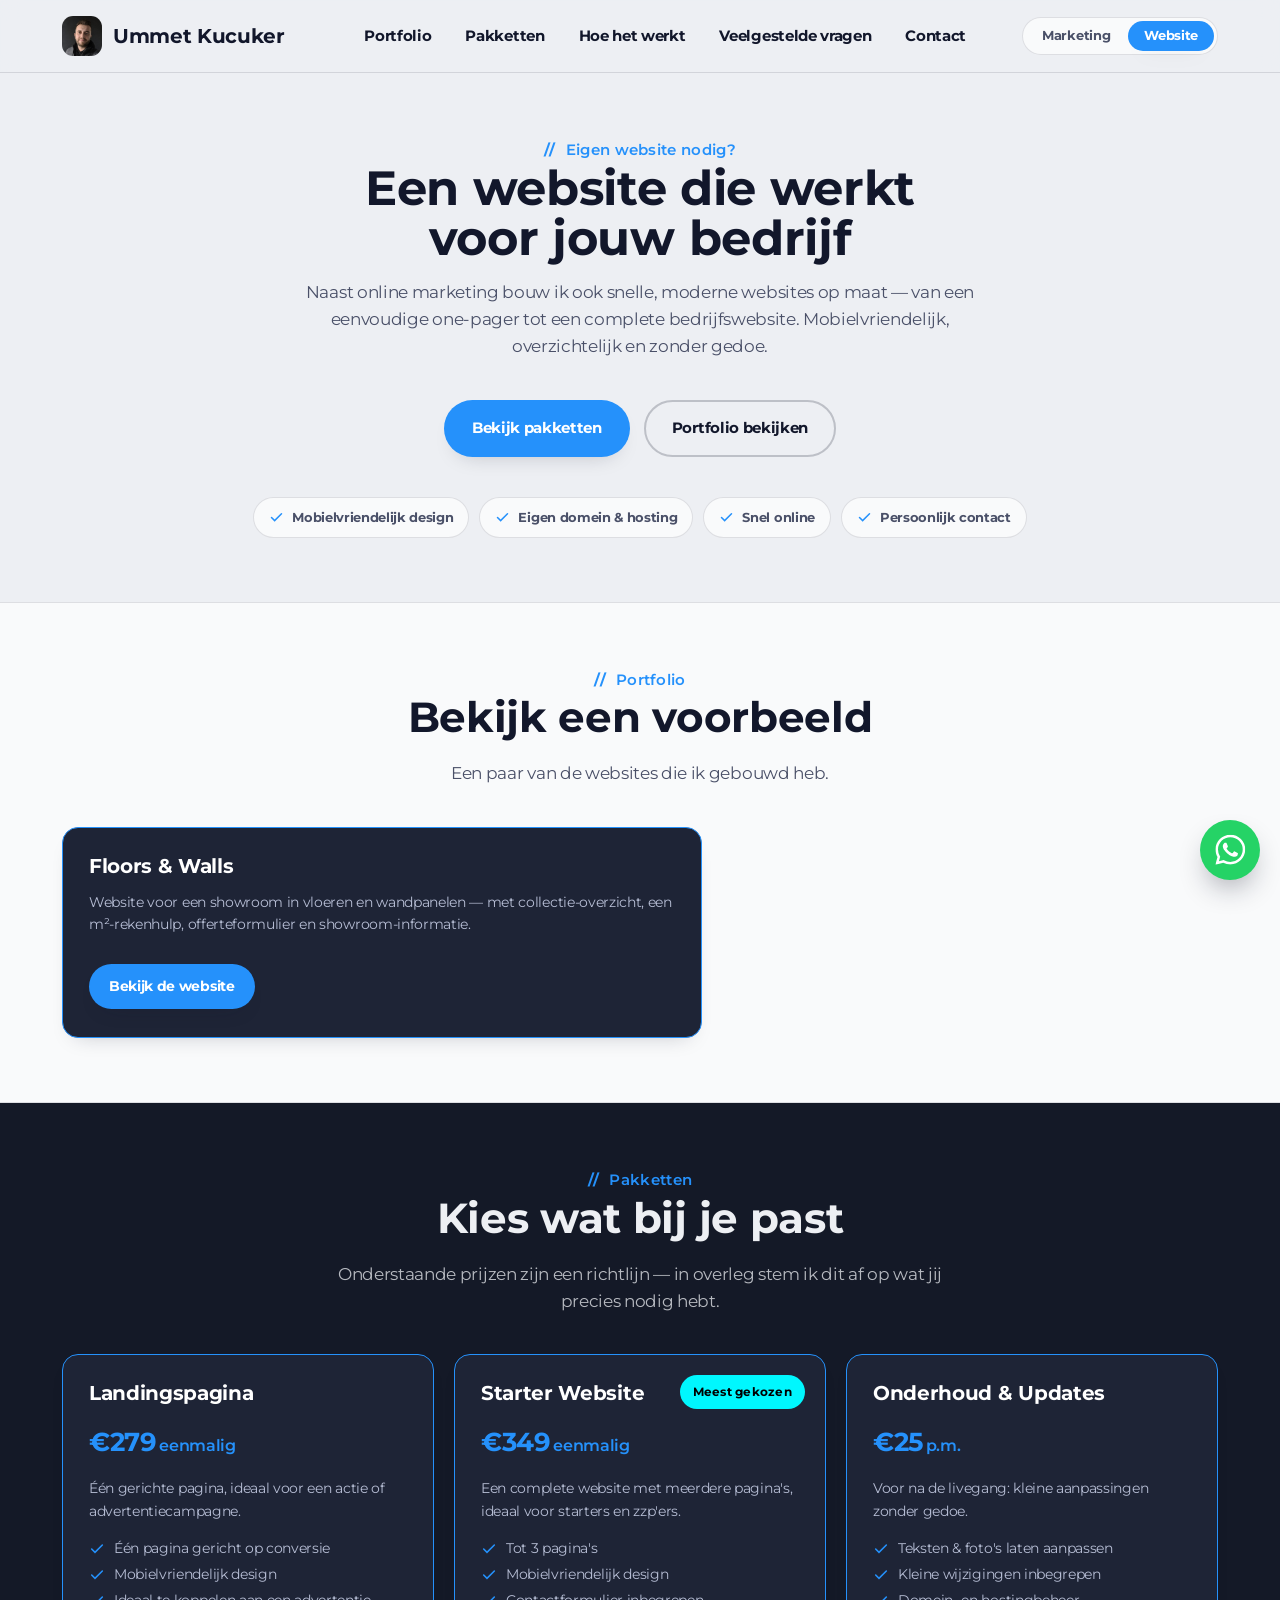
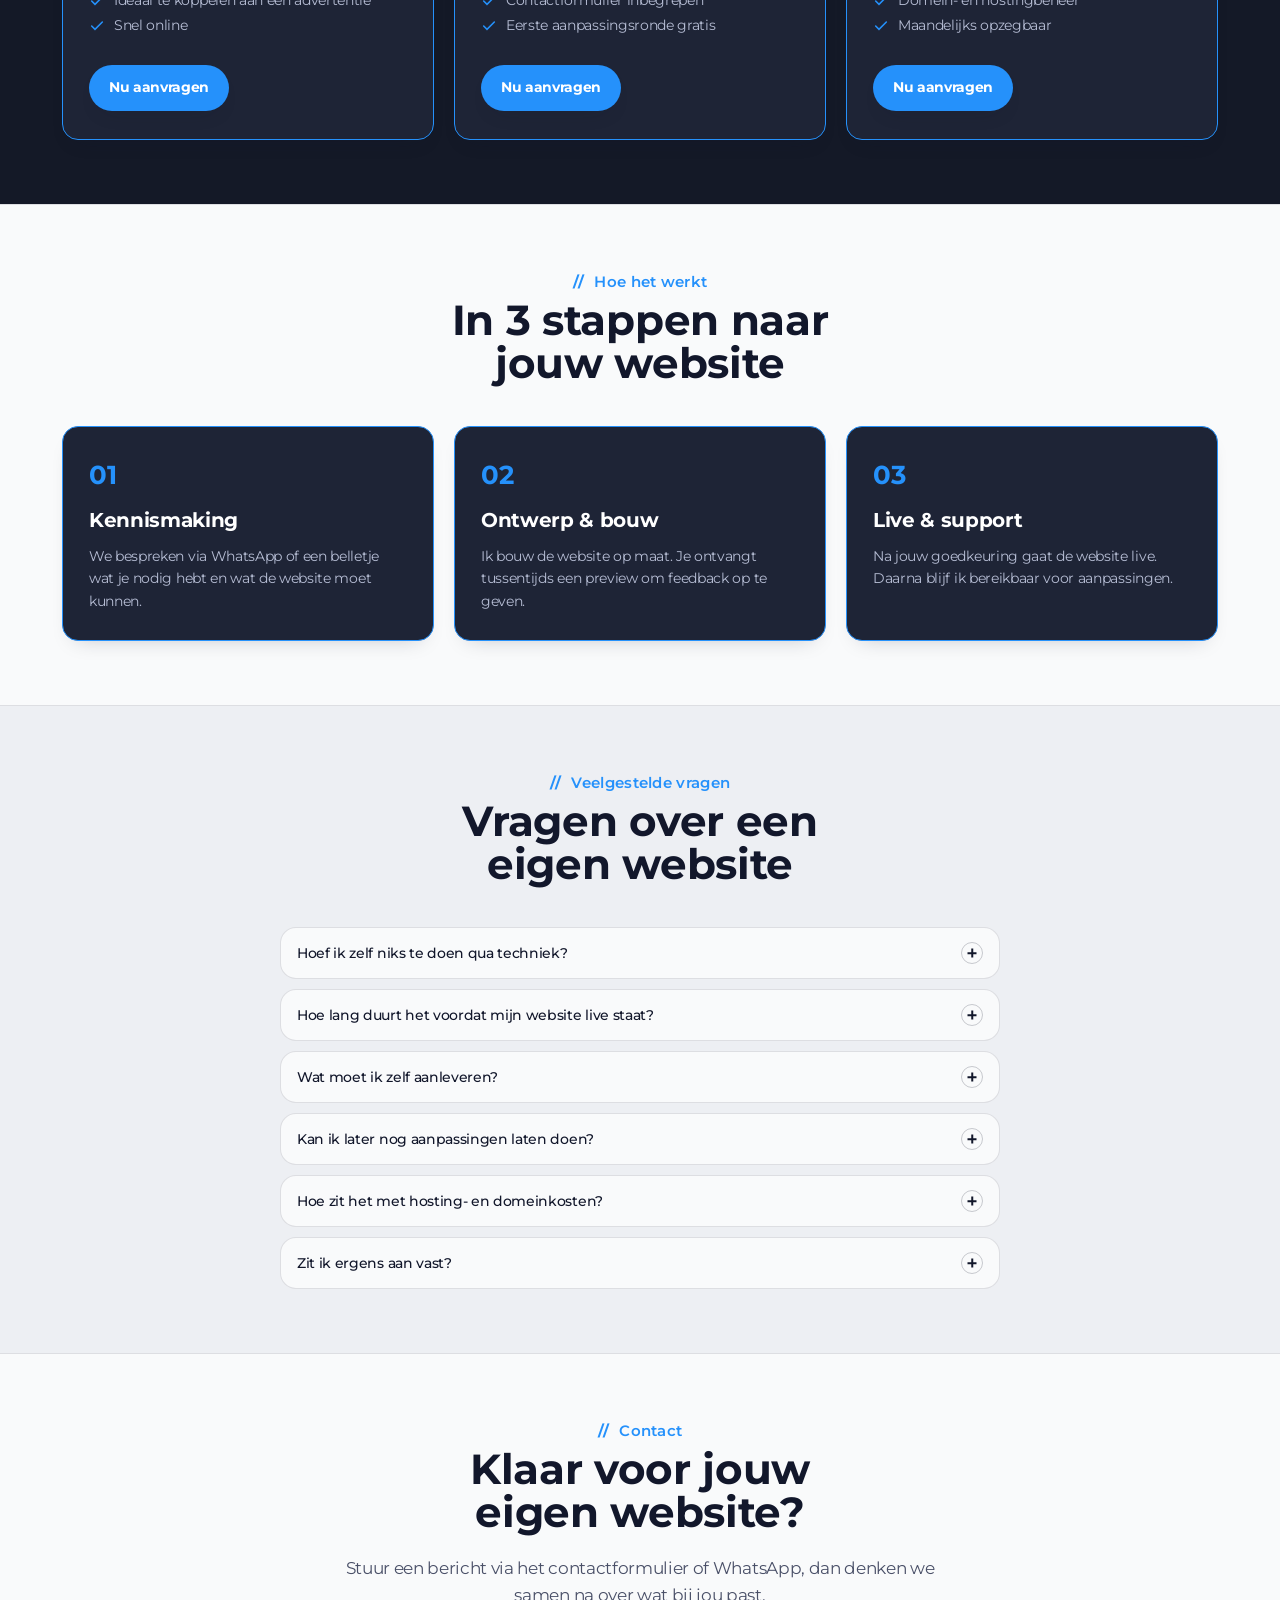
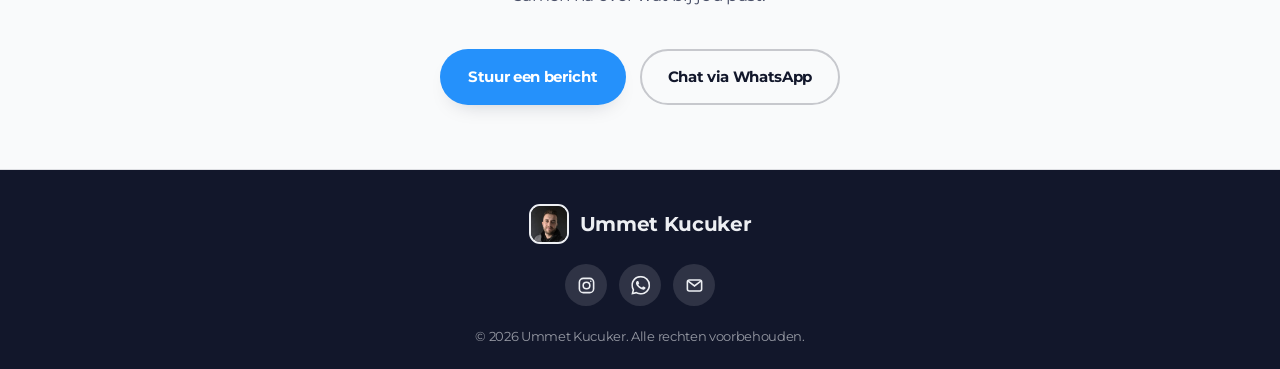
==== commit ada0aca5: "Add files via upload" ====
--- a/websites.html
+++ b/websites.html
@@ -126,27 +126,27 @@
     </div>
     <div class="services-grid">
       <div class="service-card">
+        <h3>Landingspagina</h3>
+        <div class="price-line"><span class="now">&euro;279 <span class="pm">eenmalig</span></span></div>
+        <p>&Eacute;&eacute;n gerichte pagina, ideaal voor een actie of advertentiecampagne.</p>
+        <ul class="service-list">
+          <li><svg viewBox="0 0 24 24" fill="none" stroke="currentColor" stroke-width="2.4" stroke-linecap="round"><path d="M20 6L9 17l-5-5"/></svg>&Eacute;&eacute;n pagina gericht op conversie</li>
+          <li><svg viewBox="0 0 24 24" fill="none" stroke="currentColor" stroke-width="2.4" stroke-linecap="round"><path d="M20 6L9 17l-5-5"/></svg>Mobielvriendelijk design</li>
+          <li><svg viewBox="0 0 24 24" fill="none" stroke="currentColor" stroke-width="2.4" stroke-linecap="round"><path d="M20 6L9 17l-5-5"/></svg>Ideaal te koppelen aan een advertentie</li>
+          <li><svg viewBox="0 0 24 24" fill="none" stroke="currentColor" stroke-width="2.4" stroke-linecap="round"><path d="M20 6L9 17l-5-5"/></svg>Snel online</li>
+        </ul>
+        <a href="index.html#contact" class="btn btn-primary">Nu aanvragen</a>
+      </div>
+      <div class="service-card">
+        <span class="save-badge">Meest gekozen</span>
         <h3>Starter Website</h3>
-        <div class="price-line"><span class="now">&euro;450 <span class="pm">eenmalig</span></span></div>
-        <p>Een overzichtelijke one-pager, ideaal voor starters en zzp'ers.</p>
+        <div class="price-line"><span class="now">&euro;349 <span class="pm">eenmalig</span></span></div>
+        <p>Een complete website met meerdere pagina's, ideaal voor starters en zzp'ers.</p>
         <ul class="service-list">
-          <li><svg viewBox="0 0 24 24" fill="none" stroke="currentColor" stroke-width="2.4" stroke-linecap="round"><path d="M20 6L9 17l-5-5"/></svg>&Eacute;&eacute;n pagina (one-pager)</li>
+          <li><svg viewBox="0 0 24 24" fill="none" stroke="currentColor" stroke-width="2.4" stroke-linecap="round"><path d="M20 6L9 17l-5-5"/></svg>Tot 3 pagina's</li>
           <li><svg viewBox="0 0 24 24" fill="none" stroke="currentColor" stroke-width="2.4" stroke-linecap="round"><path d="M20 6L9 17l-5-5"/></svg>Mobielvriendelijk design</li>
           <li><svg viewBox="0 0 24 24" fill="none" stroke="currentColor" stroke-width="2.4" stroke-linecap="round"><path d="M20 6L9 17l-5-5"/></svg>Contactformulier inbegrepen</li>
           <li><svg viewBox="0 0 24 24" fill="none" stroke="currentColor" stroke-width="2.4" stroke-linecap="round"><path d="M20 6L9 17l-5-5"/></svg>Eerste aanpassingsronde gratis</li>
-        </ul>
-        <a href="index.html#contact" class="btn btn-primary">Nu aanvragen</a>
-      </div>
-      <div class="service-card">
-        <span class="save-badge">Meest gekozen</span>
-        <h3>Business Website</h3>
-        <div class="price-line"><span class="now">&euro;750 <span class="pm">eenmalig</span></span></div>
-        <p>Een complete website met meerdere pagina's voor groeiende ondernemingen.</p>
-        <ul class="service-list">
-          <li><svg viewBox="0 0 24 24" fill="none" stroke="currentColor" stroke-width="2.4" stroke-linecap="round"><path d="M20 6L9 17l-5-5"/></svg>Tot 5 pagina's</li>
-          <li><svg viewBox="0 0 24 24" fill="none" stroke="currentColor" stroke-width="2.4" stroke-linecap="round"><path d="M20 6L9 17l-5-5"/></svg>Eigen domeinnaam gekoppeld</li>
-          <li><svg viewBox="0 0 24 24" fill="none" stroke="currentColor" stroke-width="2.4" stroke-linecap="round"><path d="M20 6L9 17l-5-5"/></svg>SEO-basisoptimalisatie</li>
-          <li><svg viewBox="0 0 24 24" fill="none" stroke="currentColor" stroke-width="2.4" stroke-linecap="round"><path d="M20 6L9 17l-5-5"/></svg>Contactformulier + WhatsApp-knop</li>
         </ul>
         <a href="index.html#contact" class="btn btn-primary">Nu aanvragen</a>
       </div>
@@ -200,10 +200,18 @@
       <p class="eyebrow">Veelgestelde vragen</p>
       <h2>Vragen over een eigen website</h2>
     </div>
-    <div class="faq-list" style="max-width:720px;">
+    <div class="faq-list" style="max-width:720px;margin-inline:auto;">
       <details class="faq-item">
         <summary>Hoef ik zelf niks te doen qua techniek?<span class="plus"></span></summary>
         <div class="faq-body">Nee, ik regel het domein, de hosting en de techniek. Jij hoeft alleen teksten en foto's aan te leveren (of ik help hierbij).</div>
+      </details>
+      <details class="faq-item">
+        <summary>Hoe lang duurt het voordat mijn website live staat?<span class="plus"></span></summary>
+        <div class="faq-body">Een landingspagina staat meestal binnen een paar dagen live. Een complete website met meerdere pagina's duurt gemiddeld 1 tot 2 weken, afhankelijk van hoe snel jij de teksten en foto's aanlevert.</div>
+      </details>
+      <details class="faq-item">
+        <summary>Wat moet ik zelf aanleveren?<span class="plus"></span></summary>
+        <div class="faq-body">Het liefst je logo, foto's en een korte omschrijving van je bedrijf. Heb je dit nog niet? Dan denk ik graag mee en kan ik je ook helpen met teksten.</div>
       </details>
       <details class="faq-item">
         <summary>Kan ik later nog aanpassingen laten doen?<span class="plus"></span></summary>
--- a/index.css
+++ b/index.css
@@ -1,4 +1,4 @@
-  :root{
+ :root{
     --bg:#EDEFF3;
     --surface:#F9FAFB;
     --surface-2:#E8EAEF;
@@ -528,8 +528,9 @@
   @keyframes logoMarqueeScroll{from{transform:translateX(0);}to{transform:translateX(var(--marquee-shift, -50%));}}
 
   /* ---------- Reviews ---------- */
+  .reviews-head{display:flex;flex-direction:column;gap:20px;}
   .review-score-badge{
-    display:inline-flex;align-items:center;gap:14px;margin-top:28px;
+    display:inline-flex;align-items:center;gap:14px;flex:none;align-self:flex-start;
     background:var(--surface);border:1px solid var(--line);border-radius:var(--radius);
     padding:16px 22px;box-shadow:var(--shadow-sm);
   }
@@ -537,9 +538,10 @@
   .review-score-badge .review-stars{margin:0;}
   .review-score-label{display:block;font-size:0.82rem;color:var(--ink-soft);margin-top:2px;}
   .reviews-scroll{
-    display:flex;gap:18px;margin-top:28px;overflow-x:auto;padding-bottom:6px;
-    scroll-snap-type:x proximity;-webkit-overflow-scrolling:touch;scrollbar-width:thin;
-  }
+    display:flex;gap:18px;margin-top:28px;overflow-x:auto;
+    scroll-snap-type:x proximity;-webkit-overflow-scrolling:touch;scrollbar-width:none;
+  }
+  .reviews-scroll::-webkit-scrollbar{display:none;}
   .review-card{
     background:var(--surface);border:1px solid var(--line);border-radius:var(--radius);padding:24px;
     box-shadow:var(--shadow-sm);display:flex;flex-direction:column;gap:14px;
@@ -554,6 +556,16 @@
   }
   .review-name{display:block;font-weight:700;font-size:0.88rem;color:var(--ink);}
   .review-source{display:block;font-size:0.76rem;color:var(--ink-faint);margin-top:2px;}
+  .reviews-nav{display:flex;justify-content:center;gap:12px;margin-top:24px;}
+  .reviews-arrow{
+    width:42px;height:42px;border-radius:50%;border:1px solid var(--line-strong);background:var(--surface);
+    color:var(--ink);display:flex;align-items:center;justify-content:center;cursor:pointer;
+    transition:background 0.2s ease,color 0.2s ease;
+  }
+  .reviews-arrow svg{width:18px;height:18px;}
+  .reviews-arrow:hover{background:var(--accent);color:#fff;border-color:var(--accent);}
+  .reviews-link{color:var(--ink);font-weight:700;font-size:0.92rem;text-decoration:underline;text-underline-offset:3px;}
   @media (min-width:760px){
     .review-card{width:320px;}
-  }
+    .reviews-head{flex-direction:row;align-items:center;justify-content:space-between;}
+  }
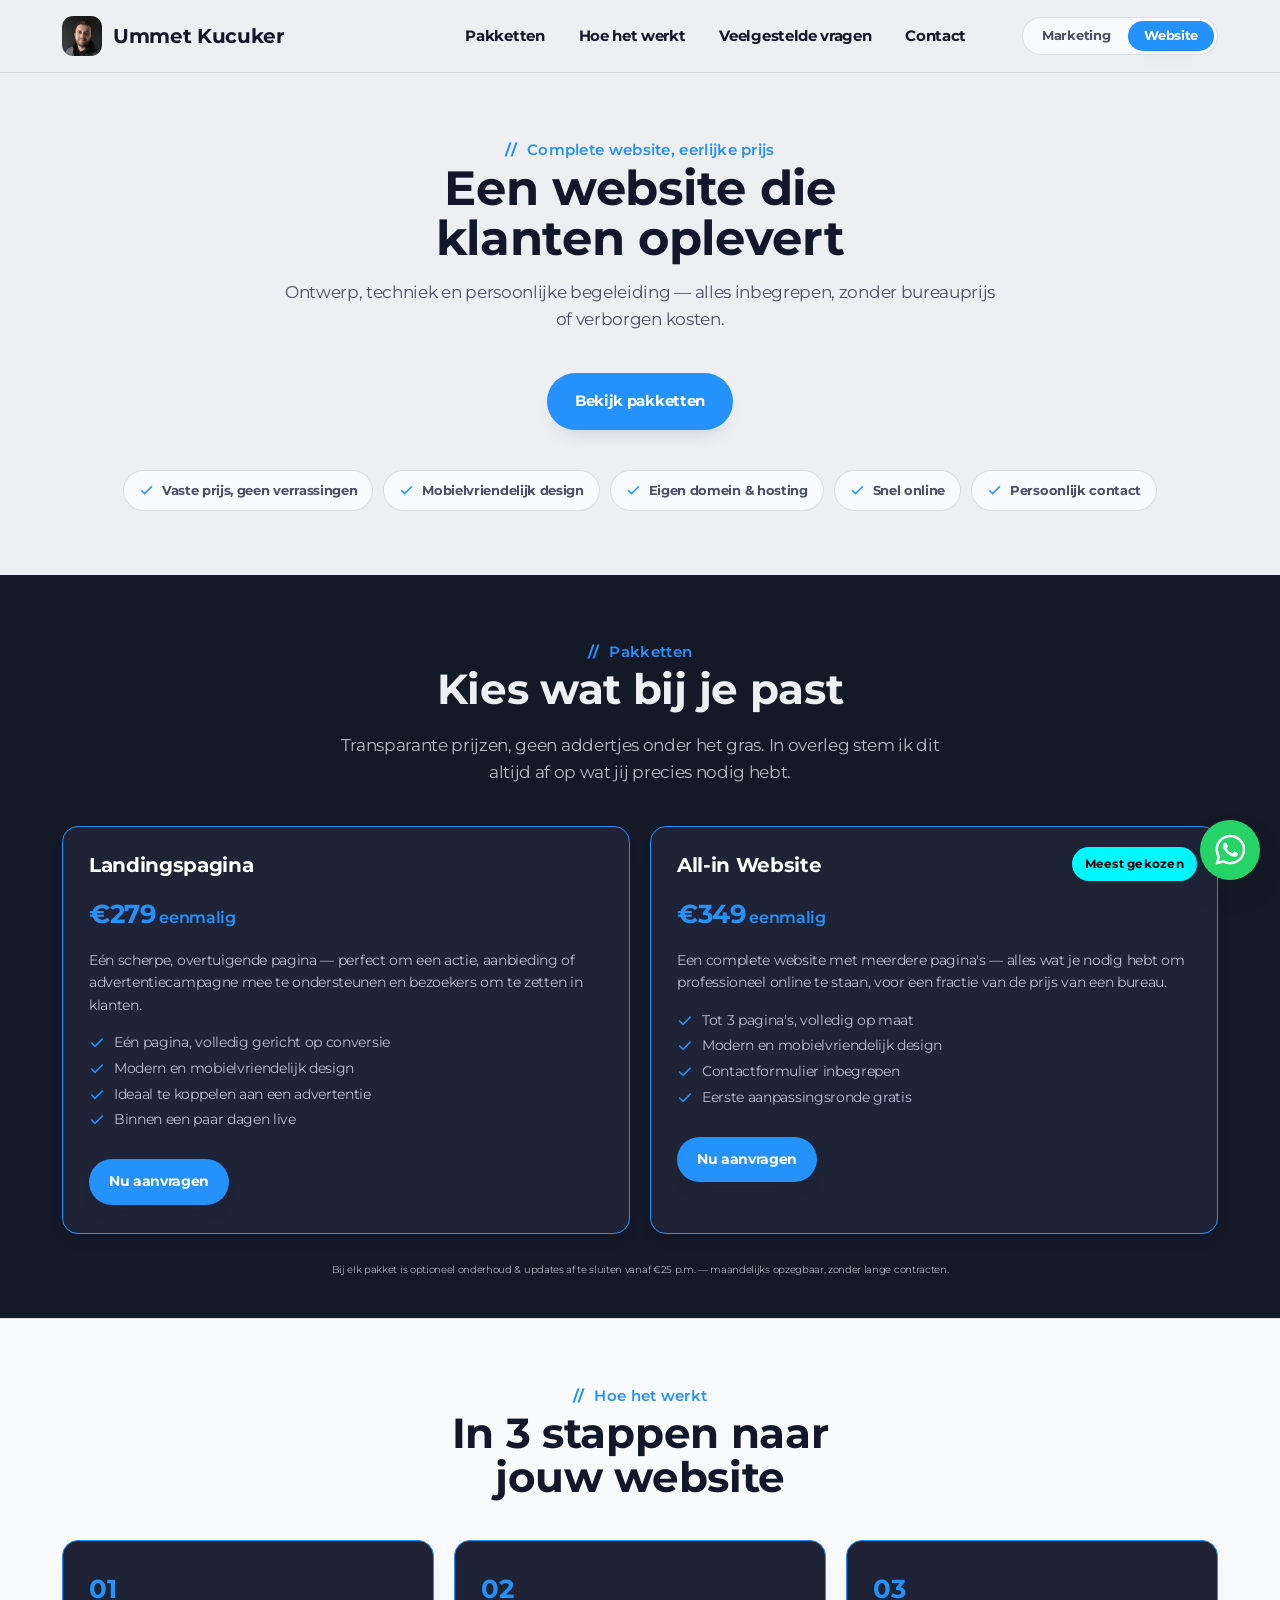
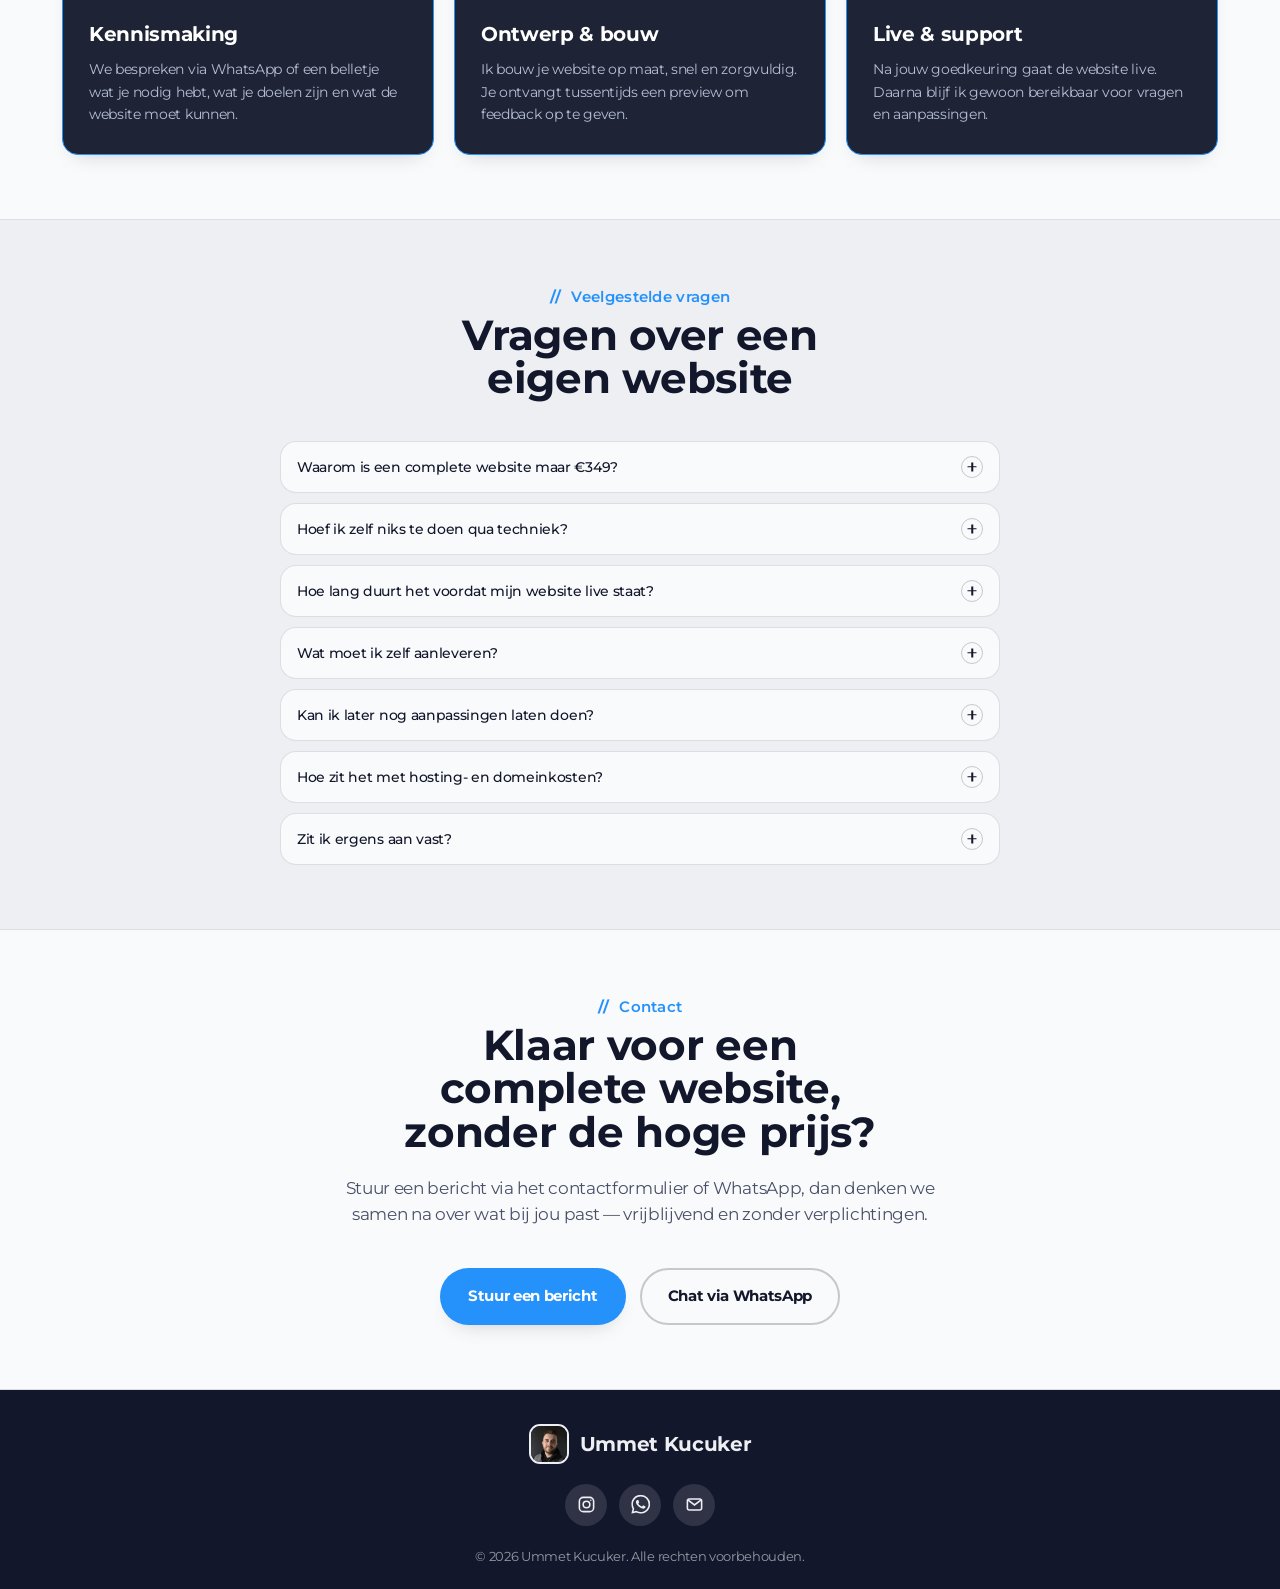
==== commit 66ba172d: "Add files via upload" ====
--- a/websites.html
+++ b/websites.html
@@ -15,7 +15,7 @@
 <link rel="preconnect" href="https://fonts.googleapis.com">
 <link rel="preconnect" href="https://fonts.gstatic.com" crossorigin>
 <link rel="stylesheet" href="https://fonts.googleapis.com/css2?family=Montserrat:wght@400;500;600;700;800;900&family=IBM+Plex+Mono:wght@500;600;700&display=swap">
-<link rel="stylesheet" href="index.css?v=16">
+<link rel="stylesheet" href="index.css?v=22">
 </head>
 <body>
 <!-- Google Tag Manager (noscript) -->
@@ -32,7 +32,6 @@
     </a>
 
     <nav class="nav" aria-label="Primair">
-      <a href="#portfolio" class="nav-link">Portfolio</a>
       <a href="#pakketten" class="nav-link">Pakketten</a>
       <a href="#hoe-het-werkt" class="nav-link">Hoe het werkt</a>
       <a href="#faq" class="nav-link">Veelgestelde vragen</a>
@@ -65,7 +64,6 @@
     </div>
     <div class="mobile-panel-links">
       <a href="#top" class="nav-link">Home</a>
-      <a href="#portfolio" class="nav-link">Portfolio</a>
       <a href="#pakketten" class="nav-link">Pakketten</a>
       <a href="#hoe-het-werkt" class="nav-link">Hoe het werkt</a>
       <a href="#faq" class="nav-link">Veelgestelde vragen</a>
@@ -81,15 +79,15 @@
 <section class="section" id="top" style="padding-top:64px;">
   <div class="wrap">
     <div class="section-head" style="max-width:720px;margin-inline:auto;text-align:center;">
-      <p class="eyebrow">Eigen website nodig?</p>
-      <h1 style="font-size:clamp(2rem,5vw,3rem);">Een website die werkt voor jouw bedrijf</h1>
-      <p style="font-size:1.05rem;margin-top:16px;">Naast online marketing bouw ik ook snelle, moderne websites op maat &mdash; van een eenvoudige one-pager tot een complete bedrijfswebsite. Mobielvriendelijk, overzichtelijk en zonder gedoe.</p>
+      <p class="eyebrow">Complete website, eerlijke prijs</p>
+      <h1 style="font-size:clamp(2rem,5vw,3rem);">Een website die klanten oplevert</h1>
+      <p style="font-size:1.05rem;margin-top:16px;">Ontwerp, techniek en persoonlijke begeleiding &mdash; alles inbegrepen, zonder bureauprijs of verborgen kosten.</p>
     </div>
     <div style="display:flex;gap:14px;justify-content:center;flex-wrap:wrap;margin-top:28px;">
       <a href="#pakketten" class="btn btn-primary">Bekijk pakketten</a>
-      <a href="#portfolio" class="btn btn-outline">Portfolio bekijken</a>
     </div>
     <div class="tag-strip" style="justify-content:center;border-top:none;padding-top:0;margin-top:40px;">
+      <span class="tag-chip"><svg viewBox="0 0 24 24" fill="none" stroke="currentColor" stroke-width="2.4" stroke-linecap="round"><path d="M20 6L9 17l-5-5"/></svg>Vaste prijs, geen verrassingen</span>
       <span class="tag-chip"><svg viewBox="0 0 24 24" fill="none" stroke="currentColor" stroke-width="2.4" stroke-linecap="round"><path d="M20 6L9 17l-5-5"/></svg>Mobielvriendelijk design</span>
       <span class="tag-chip"><svg viewBox="0 0 24 24" fill="none" stroke="currentColor" stroke-width="2.4" stroke-linecap="round"><path d="M20 6L9 17l-5-5"/></svg>Eigen domein &amp; hosting</span>
       <span class="tag-chip"><svg viewBox="0 0 24 24" fill="none" stroke="currentColor" stroke-width="2.4" stroke-linecap="round"><path d="M20 6L9 17l-5-5"/></svg>Snel online</span>
@@ -98,71 +96,42 @@
   </div>
 </section>
 
-<!-- Portfolio -->
-<section class="section section-alt" id="portfolio">
-  <div class="wrap">
-    <div class="section-head" style="max-width:640px;">
-      <p class="eyebrow">Portfolio</p>
-      <h2>Bekijk een voorbeeld</h2>
-      <p>Een paar van de websites die ik gebouwd heb.</p>
-    </div>
-    <div class="services-grid" style="grid-template-columns:1fr;max-width:640px;">
-      <div class="service-card" style="--svc-card-bg:#1E2436;">
-        <h3>Floors &amp; Walls</h3>
-        <p>Website voor een showroom in vloeren en wandpanelen &mdash; met collectie-overzicht, een m&sup2;-rekenhulp, offerteformulier en showroom-informatie.</p>
-        <a href="https://talha190742.github.io/floorsandwalls/" target="_blank" rel="noopener" class="btn btn-primary">Bekijk de website</a>
-      </div>
-    </div>
-  </div>
-</section>
-
 <!-- Pakketten -->
 <section class="section" id="pakketten" style="background:#141927;--svc-card-bg:#1E2436;border-block:none;">
   <div class="wrap">
     <div class="section-head" style="color:var(--bg);">
       <p class="eyebrow">Pakketten</p>
       <h2 style="color:var(--bg);">Kies wat bij je past</h2>
-      <p style="color:var(--bg);opacity:0.75;">Onderstaande prijzen zijn een richtlijn &mdash; in overleg stem ik dit af op wat jij precies nodig hebt.</p>
+      <p style="color:var(--bg);opacity:0.75;">Transparante prijzen, geen addertjes onder het gras. In overleg stem ik dit altijd af op wat jij precies nodig hebt.</p>
     </div>
     <div class="services-grid">
       <div class="service-card">
         <h3>Landingspagina</h3>
         <div class="price-line"><span class="now">&euro;279 <span class="pm">eenmalig</span></span></div>
-        <p>&Eacute;&eacute;n gerichte pagina, ideaal voor een actie of advertentiecampagne.</p>
+        <p>E&eacute;n scherpe, overtuigende pagina &mdash; perfect om een actie, aanbieding of advertentiecampagne mee te ondersteunen en bezoekers om te zetten in klanten.</p>
         <ul class="service-list">
-          <li><svg viewBox="0 0 24 24" fill="none" stroke="currentColor" stroke-width="2.4" stroke-linecap="round"><path d="M20 6L9 17l-5-5"/></svg>&Eacute;&eacute;n pagina gericht op conversie</li>
-          <li><svg viewBox="0 0 24 24" fill="none" stroke="currentColor" stroke-width="2.4" stroke-linecap="round"><path d="M20 6L9 17l-5-5"/></svg>Mobielvriendelijk design</li>
+          <li><svg viewBox="0 0 24 24" fill="none" stroke="currentColor" stroke-width="2.4" stroke-linecap="round"><path d="M20 6L9 17l-5-5"/></svg>E&eacute;n pagina, volledig gericht op conversie</li>
+          <li><svg viewBox="0 0 24 24" fill="none" stroke="currentColor" stroke-width="2.4" stroke-linecap="round"><path d="M20 6L9 17l-5-5"/></svg>Modern en mobielvriendelijk design</li>
           <li><svg viewBox="0 0 24 24" fill="none" stroke="currentColor" stroke-width="2.4" stroke-linecap="round"><path d="M20 6L9 17l-5-5"/></svg>Ideaal te koppelen aan een advertentie</li>
-          <li><svg viewBox="0 0 24 24" fill="none" stroke="currentColor" stroke-width="2.4" stroke-linecap="round"><path d="M20 6L9 17l-5-5"/></svg>Snel online</li>
+          <li><svg viewBox="0 0 24 24" fill="none" stroke="currentColor" stroke-width="2.4" stroke-linecap="round"><path d="M20 6L9 17l-5-5"/></svg>Binnen een paar dagen live</li>
         </ul>
         <a href="index.html#contact" class="btn btn-primary">Nu aanvragen</a>
       </div>
       <div class="service-card">
         <span class="save-badge">Meest gekozen</span>
-        <h3>Starter Website</h3>
+        <h3>All-in Website</h3>
         <div class="price-line"><span class="now">&euro;349 <span class="pm">eenmalig</span></span></div>
-        <p>Een complete website met meerdere pagina's, ideaal voor starters en zzp'ers.</p>
+        <p>Een complete website met meerdere pagina's &mdash; alles wat je nodig hebt om professioneel online te staan, voor een fractie van de prijs van een bureau.</p>
         <ul class="service-list">
-          <li><svg viewBox="0 0 24 24" fill="none" stroke="currentColor" stroke-width="2.4" stroke-linecap="round"><path d="M20 6L9 17l-5-5"/></svg>Tot 3 pagina's</li>
-          <li><svg viewBox="0 0 24 24" fill="none" stroke="currentColor" stroke-width="2.4" stroke-linecap="round"><path d="M20 6L9 17l-5-5"/></svg>Mobielvriendelijk design</li>
+          <li><svg viewBox="0 0 24 24" fill="none" stroke="currentColor" stroke-width="2.4" stroke-linecap="round"><path d="M20 6L9 17l-5-5"/></svg>Tot 3 pagina's, volledig op maat</li>
+          <li><svg viewBox="0 0 24 24" fill="none" stroke="currentColor" stroke-width="2.4" stroke-linecap="round"><path d="M20 6L9 17l-5-5"/></svg>Modern en mobielvriendelijk design</li>
           <li><svg viewBox="0 0 24 24" fill="none" stroke="currentColor" stroke-width="2.4" stroke-linecap="round"><path d="M20 6L9 17l-5-5"/></svg>Contactformulier inbegrepen</li>
           <li><svg viewBox="0 0 24 24" fill="none" stroke="currentColor" stroke-width="2.4" stroke-linecap="round"><path d="M20 6L9 17l-5-5"/></svg>Eerste aanpassingsronde gratis</li>
         </ul>
         <a href="index.html#contact" class="btn btn-primary">Nu aanvragen</a>
       </div>
-      <div class="service-card">
-        <h3>Onderhoud &amp; Updates</h3>
-        <div class="price-line"><span class="now">&euro;25 <span class="pm">p.m.</span></span></div>
-        <p>Voor na de livegang: kleine aanpassingen zonder gedoe.</p>
-        <ul class="service-list">
-          <li><svg viewBox="0 0 24 24" fill="none" stroke="currentColor" stroke-width="2.4" stroke-linecap="round"><path d="M20 6L9 17l-5-5"/></svg>Teksten &amp; foto's laten aanpassen</li>
-          <li><svg viewBox="0 0 24 24" fill="none" stroke="currentColor" stroke-width="2.4" stroke-linecap="round"><path d="M20 6L9 17l-5-5"/></svg>Kleine wijzigingen inbegrepen</li>
-          <li><svg viewBox="0 0 24 24" fill="none" stroke="currentColor" stroke-width="2.4" stroke-linecap="round"><path d="M20 6L9 17l-5-5"/></svg>Domein- en hostingbeheer</li>
-          <li><svg viewBox="0 0 24 24" fill="none" stroke="currentColor" stroke-width="2.4" stroke-linecap="round"><path d="M20 6L9 17l-5-5"/></svg>Maandelijks opzegbaar</li>
-        </ul>
-        <a href="index.html#contact" class="btn btn-primary">Nu aanvragen</a>
-      </div>
-    </div>
+    </div>
+    <p class="promo-note" style="color:var(--bg);opacity:0.7;text-align:center;margin-top:28px;font-style:normal;">Bij elk pakket is optioneel onderhoud &amp; updates af te sluiten vanaf &euro;25 p.m. &mdash; maandelijks opzegbaar, zonder lange contracten.</p>
   </div>
 </section>
 
@@ -177,17 +146,17 @@
       <div class="service-card" style="--svc-card-bg:#1E2436;">
         <p style="font-family:var(--font-mono);font-size:1.6rem;font-weight:700;color:var(--accent);margin:0;">01</p>
         <h3>Kennismaking</h3>
-        <p>We bespreken via WhatsApp of een belletje wat je nodig hebt en wat de website moet kunnen.</p>
+        <p>We bespreken via WhatsApp of een belletje wat je nodig hebt, wat je doelen zijn en wat de website moet kunnen.</p>
       </div>
       <div class="service-card" style="--svc-card-bg:#1E2436;">
         <p style="font-family:var(--font-mono);font-size:1.6rem;font-weight:700;color:var(--accent);margin:0;">02</p>
         <h3>Ontwerp &amp; bouw</h3>
-        <p>Ik bouw de website op maat. Je ontvangt tussentijds een preview om feedback op te geven.</p>
+        <p>Ik bouw je website op maat, snel en zorgvuldig. Je ontvangt tussentijds een preview om feedback op te geven.</p>
       </div>
       <div class="service-card" style="--svc-card-bg:#1E2436;">
         <p style="font-family:var(--font-mono);font-size:1.6rem;font-weight:700;color:var(--accent);margin:0;">03</p>
         <h3>Live &amp; support</h3>
-        <p>Na jouw goedkeuring gaat de website live. Daarna blijf ik bereikbaar voor aanpassingen.</p>
+        <p>Na jouw goedkeuring gaat de website live. Daarna blijf ik gewoon bereikbaar voor vragen en aanpassingen.</p>
       </div>
     </div>
   </div>
@@ -202,6 +171,10 @@
     </div>
     <div class="faq-list" style="max-width:720px;margin-inline:auto;">
       <details class="faq-item">
+        <summary>Waarom is een complete website maar &euro;349?<span class="plus"></span></summary>
+        <div class="faq-body">Omdat ik zonder dure overhead werk: geen kantoor, geen account manager, geen extra lagen tussen jou en mij. Jij hebt rechtstreeks contact met mij, en dat scheelt flink in de prijs &mdash; zonder dat je inlevert op kwaliteit.</div>
+      </details>
+      <details class="faq-item">
         <summary>Hoef ik zelf niks te doen qua techniek?<span class="plus"></span></summary>
         <div class="faq-body">Nee, ik regel het domein, de hosting en de techniek. Jij hoeft alleen teksten en foto's aan te leveren (of ik help hierbij).</div>
       </details>
@@ -234,8 +207,8 @@
   <div class="wrap">
     <div class="section-head" style="text-align:center;margin-inline:auto;">
       <p class="eyebrow">Contact</p>
-      <h2>Klaar voor jouw eigen website?</h2>
-      <p>Stuur een bericht via het contactformulier of WhatsApp, dan denken we samen na over wat bij jou past.</p>
+      <h2>Klaar voor een complete website, zonder de hoge prijs?</h2>
+      <p>Stuur een bericht via het contactformulier of WhatsApp, dan denken we samen na over wat bij jou past &mdash; vrijblijvend en zonder verplichtingen.</p>
     </div>
     <div style="display:flex;gap:14px;justify-content:center;flex-wrap:wrap;margin-top:24px;">
       <a href="index.html#contact" class="btn btn-primary">Stuur een bericht</a>
@@ -277,6 +250,6 @@
   <svg class="wa-icon" viewBox="0 0 24 24" fill="currentColor"><path d="M17.472 14.382c-.297-.149-1.758-.867-2.03-.967-.273-.099-.471-.148-.67.15-.197.297-.767.966-.94 1.164-.173.199-.347.223-.644.075-.297-.15-1.255-.463-2.39-1.475-.883-.788-1.48-1.761-1.653-2.059-.173-.297-.018-.458.13-.606.134-.133.298-.347.446-.52.149-.174.198-.298.298-.497.099-.198.05-.371-.025-.52-.075-.149-.669-1.612-.916-2.207-.242-.579-.487-.5-.669-.51-.173-.008-.371-.01-.57-.01-.198 0-.52.074-.792.372-.272.297-1.04 1.016-1.04 2.479 0 1.462 1.065 2.875 1.213 3.074.149.198 2.096 3.2 5.077 4.487.709.306 1.262.489 1.694.625.712.227 1.36.195 1.871.118.571-.085 1.758-.719 2.006-1.413.248-.694.248-1.289.173-1.413-.074-.124-.272-.198-.57-.347zm-5.421 7.403h-.004a9.87 9.87 0 01-5.031-1.378l-.361-.214-3.741.982.998-3.648-.235-.374a9.86 9.86 0 01-1.51-5.26c.001-5.45 4.436-9.884 9.888-9.884 2.64 0 5.122 1.03 6.988 2.898a9.825 9.825 0 012.893 6.994c-.003 5.45-4.437 9.884-9.885 9.884zm8.413-18.297A11.815 11.815 0 0012.05 0C5.495 0 .16 5.335.157 11.892c0 2.096.547 4.142 1.588 5.945L.057 24l6.305-1.654a11.882 11.882 0 005.683 1.448h.005c6.554 0 11.89-5.335 11.893-11.893a11.821 11.821 0 00-3.48-8.413z"/></svg>
 </a>
 
-<script src="index.js?v=9" defer></script>
+<script src="index.js?v=10" defer></script>
 </body>
 </html>
